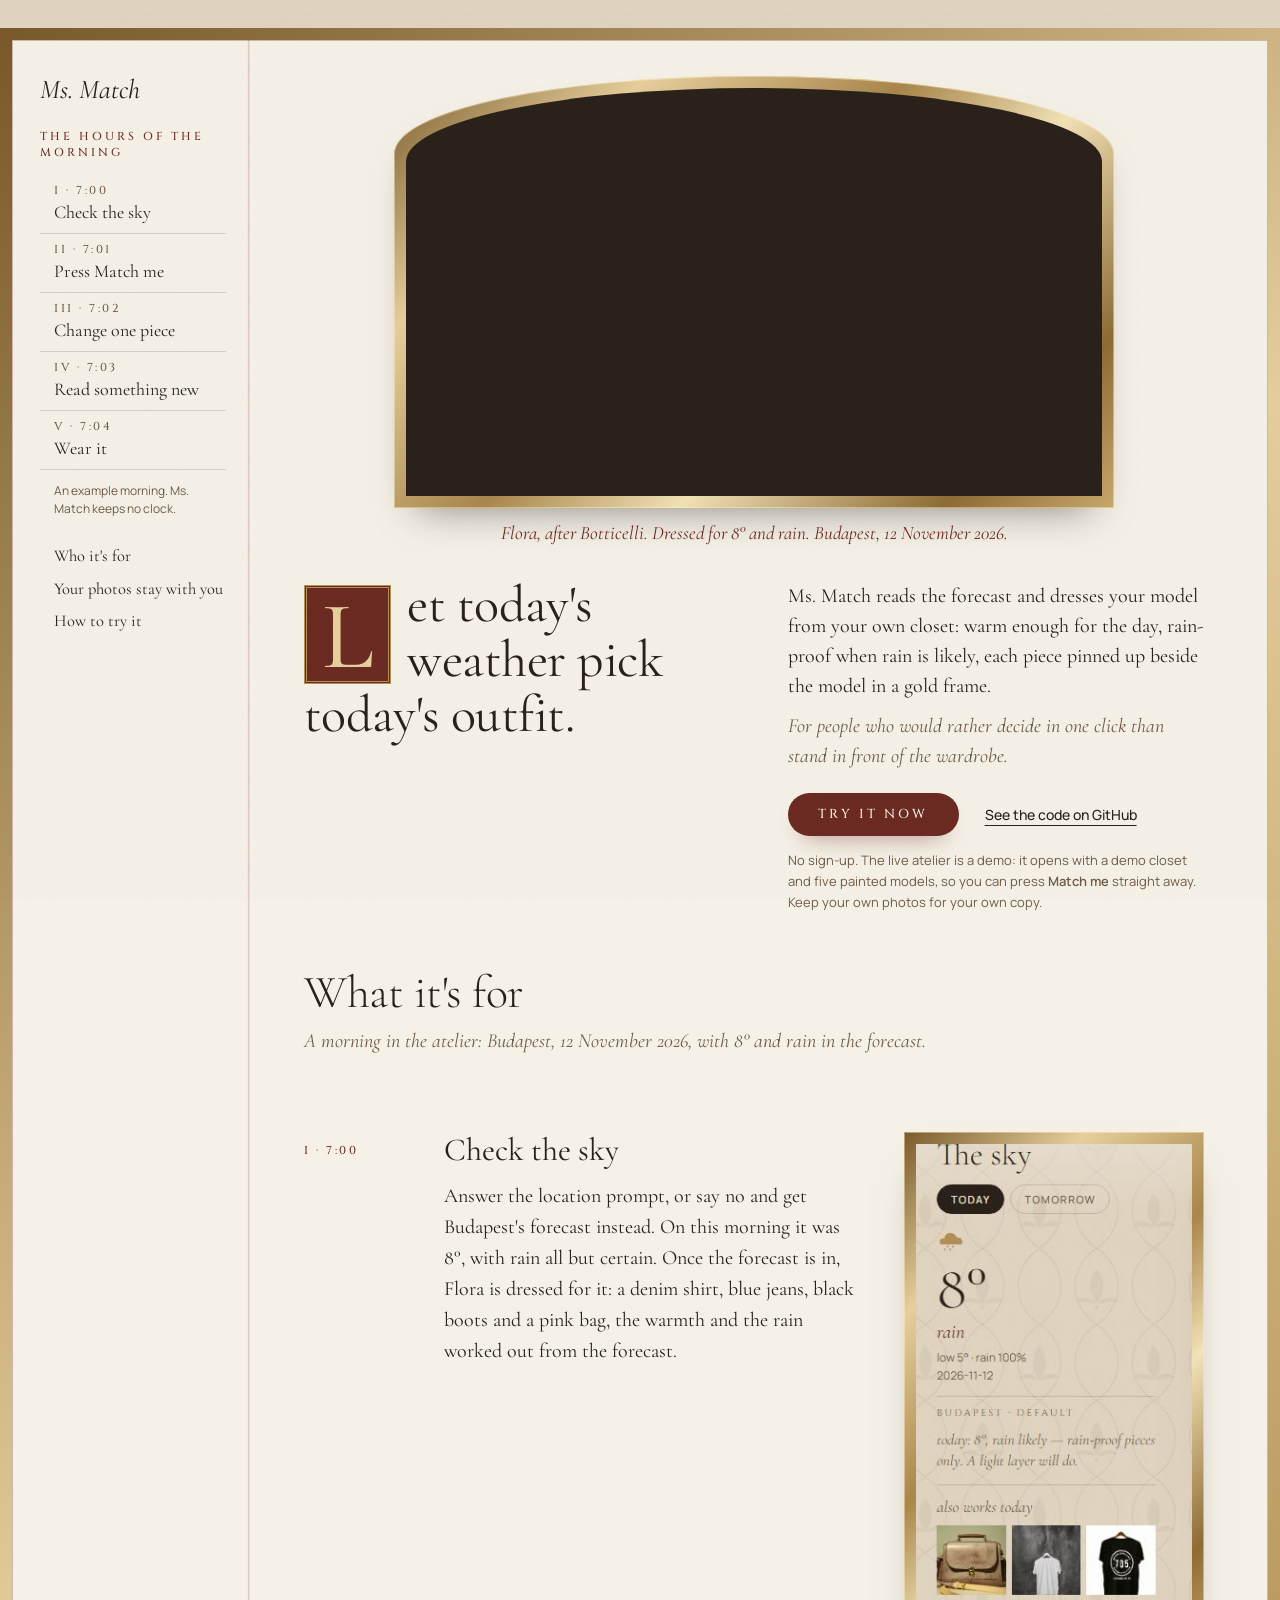
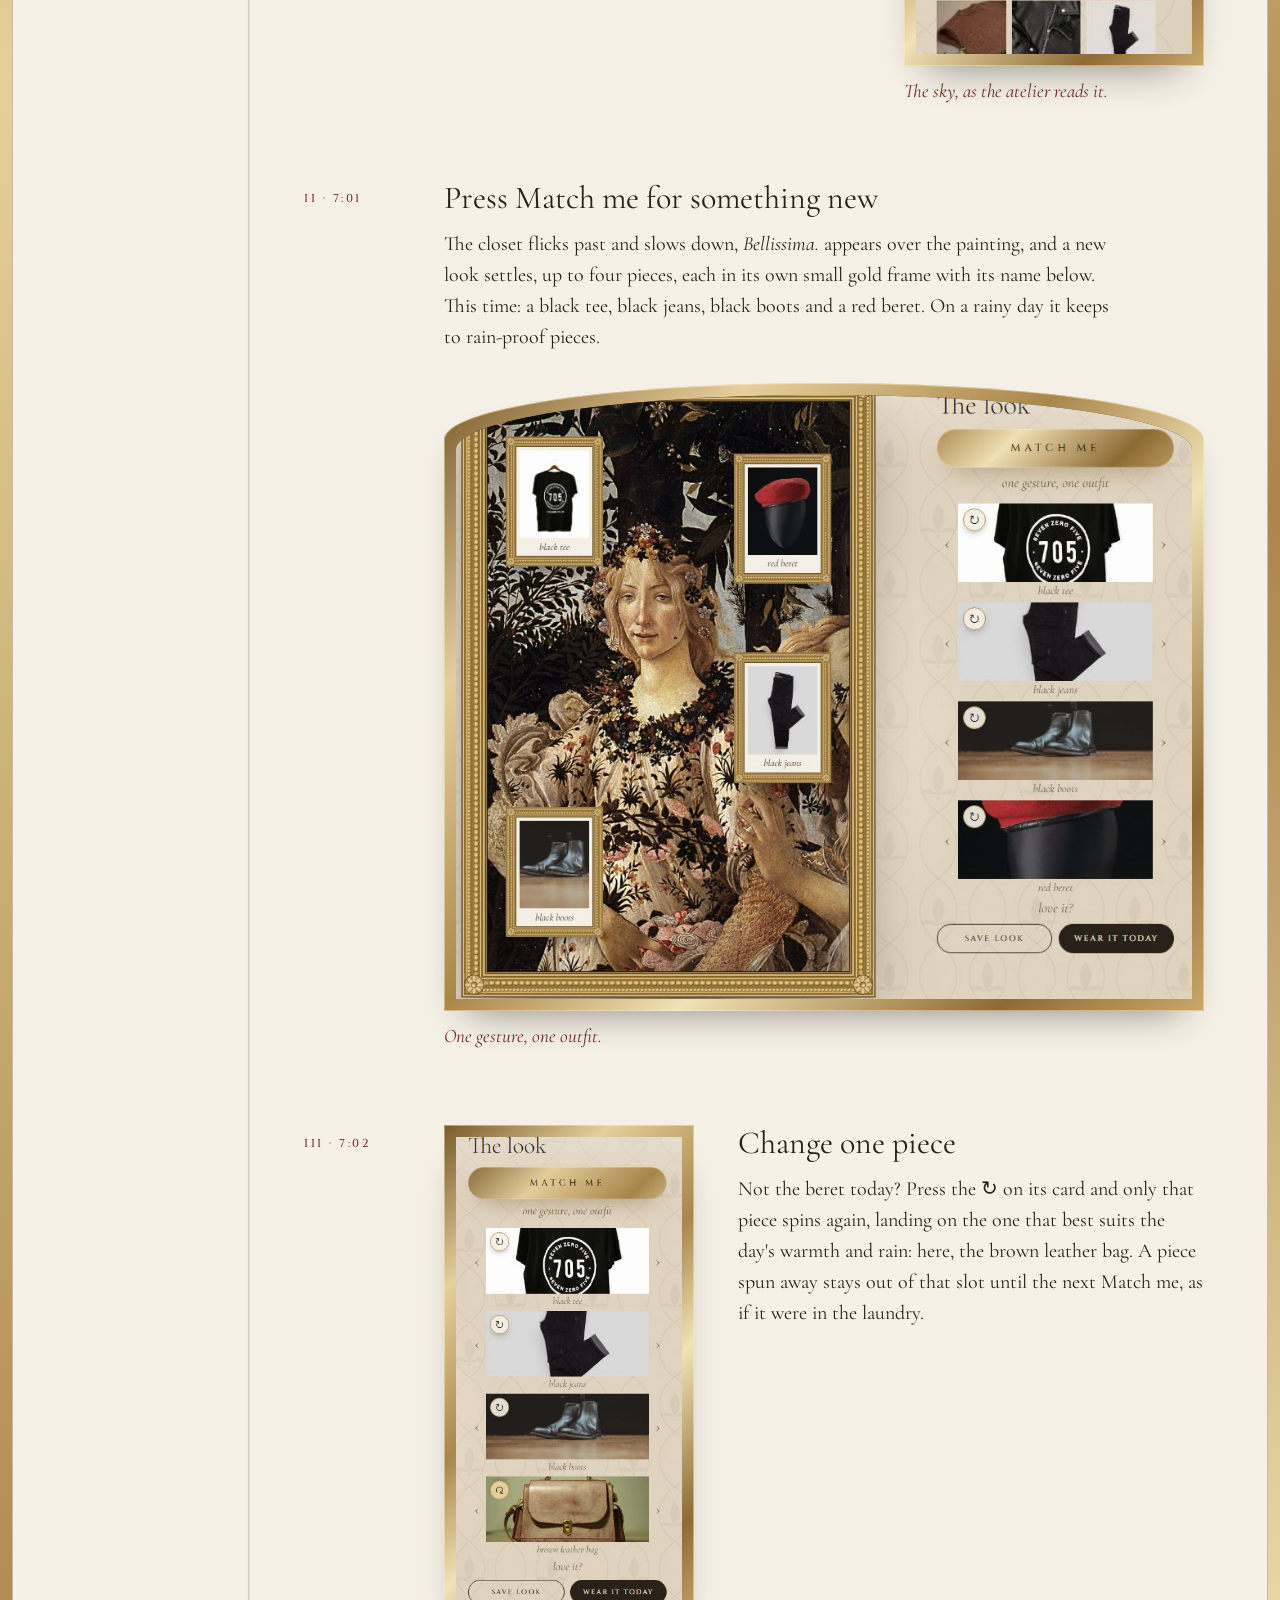
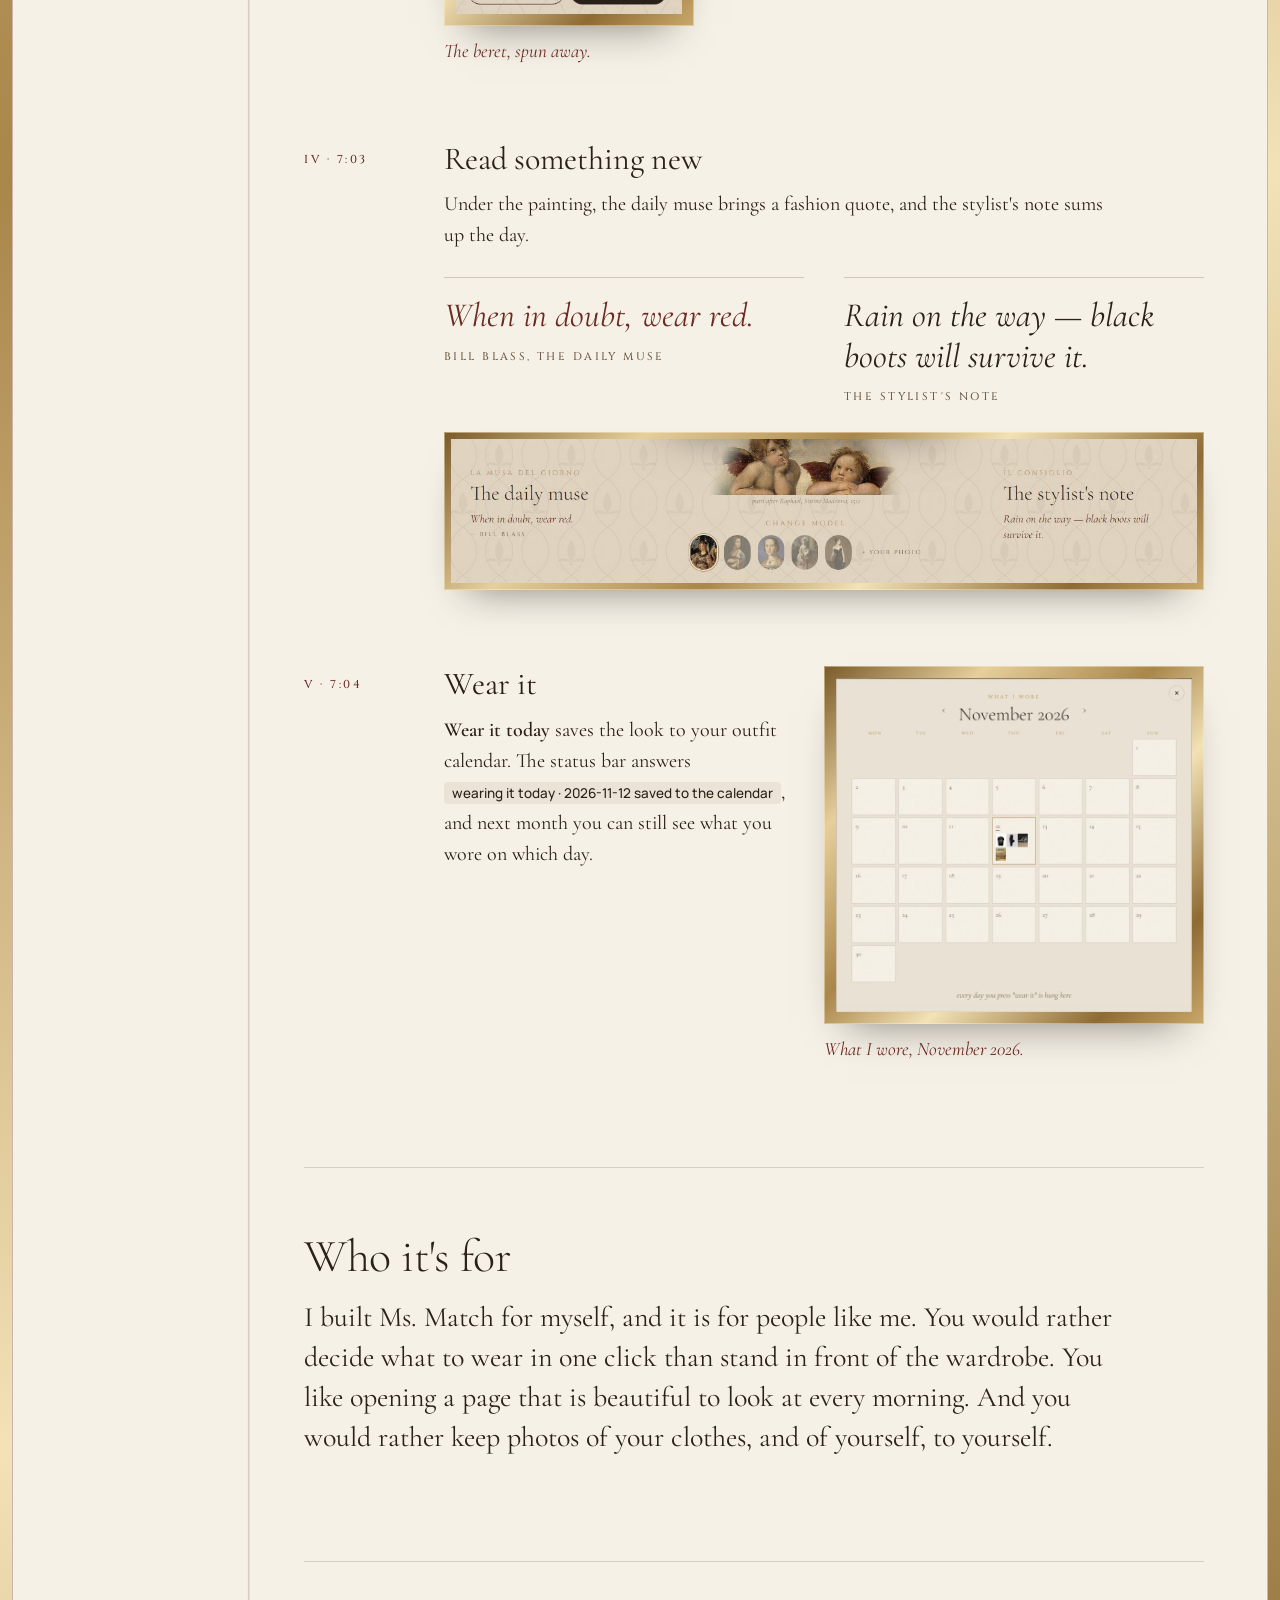
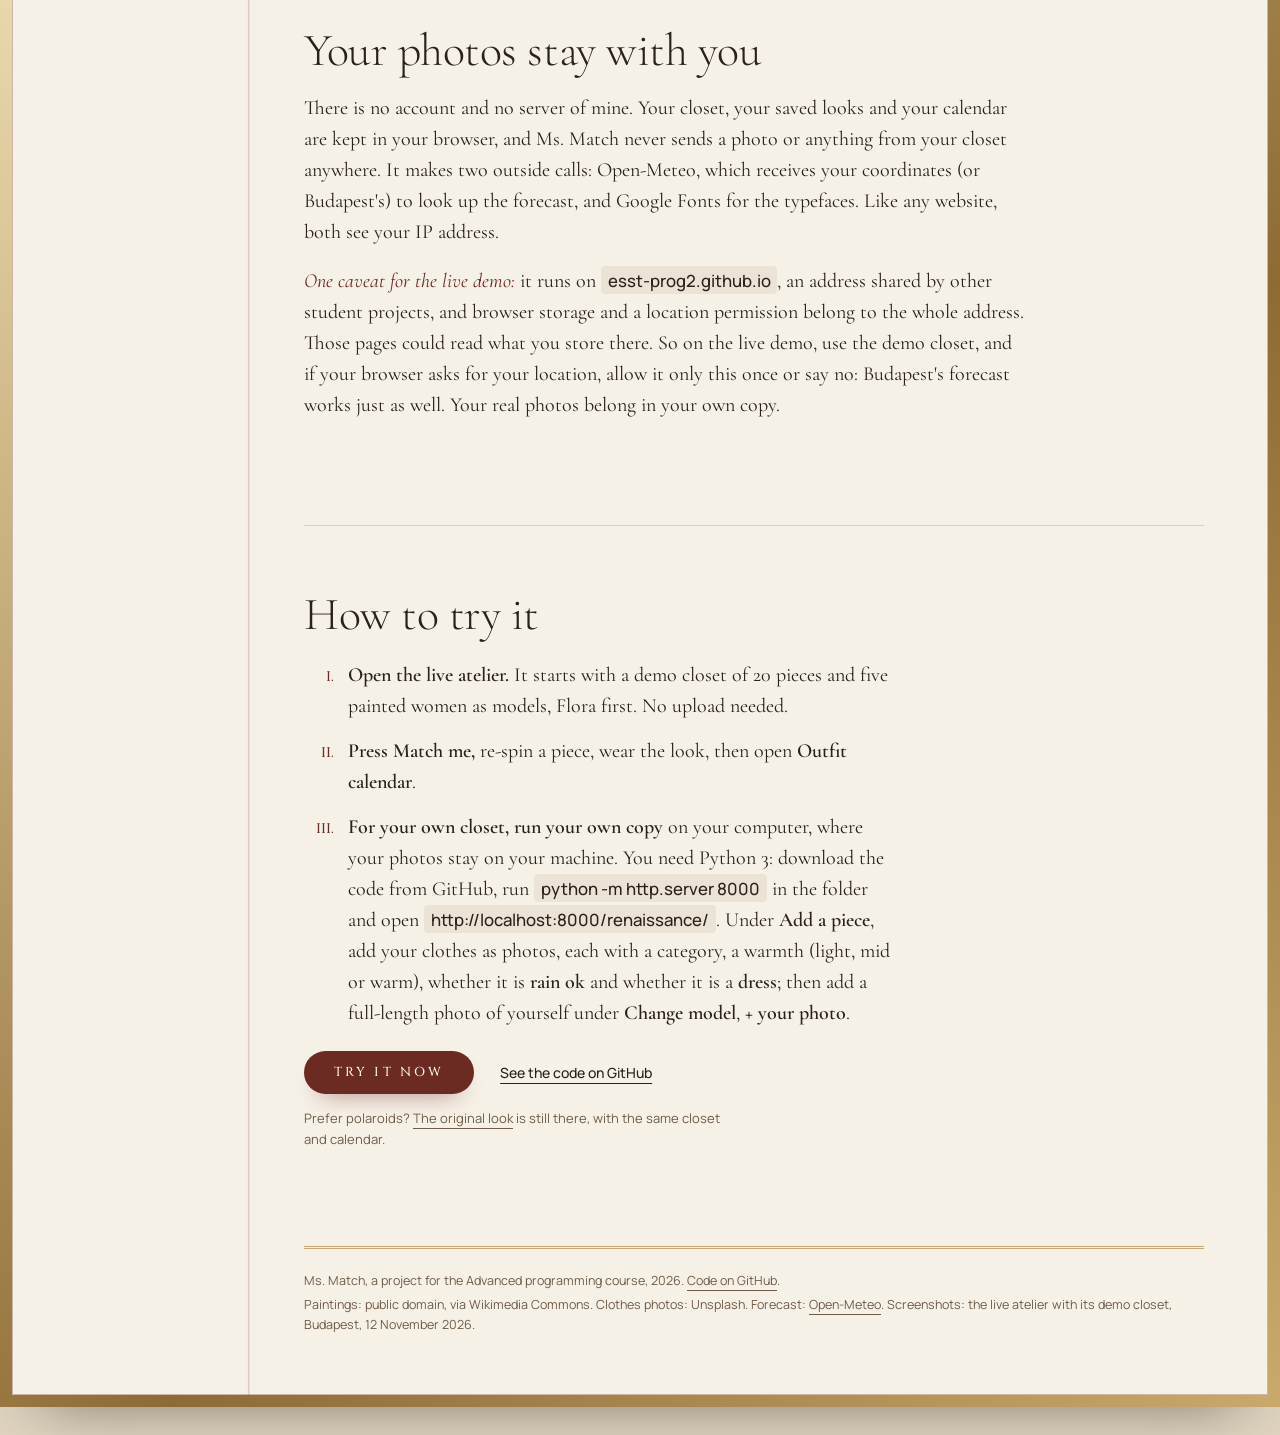
==== promo/index.html @ c085aa28 "Build the promo page from the brief promo/ holds the book-of-hours page: the opening miniature of th" ====
<!doctype html>
<html lang="en">
<head>
  <meta charset="utf-8">
  <meta name="viewport" content="width=device-width, initial-scale=1">
  <title>Ms. Match: let today's weather pick today's outfit</title>
  <meta name="description" content="Ms. Match reads the forecast and dresses your model from your own closet. A browser-only closet app with no account and no upload. Try the live atelier with a demo closet.">
  <meta name="theme-color" content="#F6F1E7">
  <link rel="preconnect" href="https://fonts.googleapis.com">
  <link href="https://fonts.googleapis.com/css2?family=Cormorant+Garamond:ital,wght@0,300;0,400;0,500;1,300;1,400;1,500&family=Cinzel:wght@400;500&family=Manrope:wght@400;500;600&display=swap" rel="stylesheet">
  <link rel="stylesheet" href="style.css">
</head>
<body>
<main class="folio">

  <header class="opening" id="top">
    <figure class="miniature">
      <div class="gilt arch">
        <picture class="crop crop-hero">
          <source media="(max-width: 760px)" srcset="img/hero-flora.jpg" width="508" height="760">
          <img src="img/hour-1-sky.jpg" width="1440" height="900" fetchpriority="high"
               alt="The Ms. Match atelier on arrival: the forecast for Budapest, 8° and rain, beside Botticelli's Flora in a gold frame, dressed in a denim shirt, blue jeans, black boots and a pink bag.">
        </picture>
      </div>
      <figcaption class="rubric">Flora, after Botticelli. Dressed for 8° and rain. Budapest, 12 November 2026.</figcaption>
    </figure>

    <div class="incipit">
      <h1>Let today's weather pick today's outfit.</h1>
      <div class="incipit-text">
        <p class="lede">Ms. Match reads the forecast and dresses your model from your own closet: warm enough for the day, rain-proof when rain is likely, each piece pinned up beside the model in a gold frame.</p>
        <p class="who-line">For people who would rather decide in one click than stand in front of the wardrobe.</p>
        <p class="actions">
          <a class="btn" href="../renaissance/">Try it now</a>
          <a class="quiet" href="https://github.com/esst-prog2/ms_match">See the code on GitHub</a>
        </p>
        <p class="small">No sign-up. The live atelier is a demo: it opens with a demo closet and five painted models, so you can press <b>Match me</b> straight away. Keep your own photos for your own copy.</p>
      </div>
    </div>
  </header>

  <nav class="kal" aria-label="The hours of the morning">
    <p class="brand">Ms. Match</p>
    <p class="kal-title">The hours of the morning</p>
    <ol class="kal-hours">
      <li><a href="#hour-1"><span class="hr">I · 7:00</span>Check the sky</a></li>
      <li><a href="#hour-2"><span class="hr">II · 7:01</span>Press Match me</a></li>
      <li><a href="#hour-3"><span class="hr">III · 7:02</span>Change one piece</a></li>
      <li><a href="#hour-4"><span class="hr">IV · 7:03</span>Read something new</a></li>
      <li><a href="#hour-5"><span class="hr">V · 7:04</span>Wear it</a></li>
    </ol>
    <p class="kal-note">An example morning. Ms. Match keeps no clock.</p>
    <ul class="kal-after">
      <li><a href="#who">Who it's for</a></li>
      <li><a href="#photos">Your photos stay with you</a></li>
      <li><a href="#try">How to try it</a></li>
    </ul>
    <span class="kal-marker" aria-hidden="true"></span>
  </nav>

  <div class="leaves">

    <section class="what" aria-labelledby="what-title">
      <h2 id="what-title">What it's for</h2>
      <p class="sub">A morning in the atelier: Budapest, 12 November 2026, with 8° and rain in the forecast.</p>

      <article class="hour hour-1" id="hour-1">
        <div class="hour-text">
          <h3><span class="hr">I · 7:00</span> Check the sky</h3>
          <p>Answer the location prompt, or say no and get Budapest's forecast instead. On this morning it was 8°, with rain all but certain. Once the forecast is in, Flora is dressed for it: a denim shirt, blue jeans, black boots and a pink bag, the warmth and the rain worked out from the forecast.</p>
        </div>
        <figure class="plate plate-narrow">
          <div class="gilt"><div class="crop crop-sky"><img src="img/hour-1-sky.jpg" width="1440" height="900" loading="lazy"
            alt="The forecast panel: 8°, rain, low 5°, rain 100%, Budapest as the default place, and the hint that rain is likely, so only rain-proof pieces."></div></div>
          <figcaption class="rubric">The sky, as the atelier reads it.</figcaption>
        </figure>
      </article>

      <article class="hour hour-2" id="hour-2">
        <div class="hour-text">
          <h3><span class="hr">II · 7:01</span> Press Match me for something new</h3>
          <p>The closet flicks past and slows down, <i>Bellissima.</i> appears over the painting, and a new look settles, up to four pieces, each in its own small gold frame with its name below. This time: a black tee, black jeans, black boots and a red beret. On a rainy day it keeps to rain-proof pieces.</p>
        </div>
        <figure class="plate plate-wide">
          <div class="gilt arch-soft"><div class="crop crop-match"><img src="img/hour-2-match.jpg" width="1440" height="900" loading="lazy"
            alt="After Match me: Flora in a black tee, black jeans, black boots and a red beret, the four pieces listed beside her under the Match me button."></div></div>
          <figcaption class="rubric">One gesture, one outfit.</figcaption>
        </figure>
      </article>

      <article class="hour hour-3" id="hour-3">
        <figure class="plate plate-column">
          <div class="gilt"><div class="crop crop-respin"><img src="img/hour-3-respin.jpg" width="1440" height="900" loading="lazy"
            alt="The look column after the re-spin: the red beret has given way to the brown leather bag, and each card carries its own re-spin button."></div></div>
          <figcaption class="rubric">The beret, spun away.</figcaption>
        </figure>
        <div class="hour-text">
          <h3><span class="hr">III · 7:02</span> Change one piece</h3>
          <p>Not the beret today? Press the ↻ on its card and only that piece spins again, landing on the one that best suits the day's warmth and rain: here, the brown leather bag. A piece spun away stays out of that slot until the next Match me, as if it were in the laundry.</p>
        </div>
      </article>

      <article class="hour hour-4" id="hour-4">
        <div class="hour-text">
          <h3><span class="hr">IV · 7:03</span> Read something new</h3>
          <p>Under the painting, the daily muse brings a fashion quote, and the stylist's note sums up the day.</p>
        </div>
        <div class="readings">
          <blockquote class="reading"><p>When in doubt, wear red.</p><cite>Bill Blass, the daily muse</cite></blockquote>
          <blockquote class="reading"><p>Rain on the way — black boots will survive it.</p><cite>The stylist's note</cite></blockquote>
        </div>
        <figure class="plate plate-strip">
          <div class="gilt thin"><img src="img/hour-4-muse-note.jpg" width="1240" height="240" loading="lazy"
            alt="The daily muse and the stylist's note as they appear under the painting, with the model picker of five painted women between them."></div>
        </figure>
      </article>

      <article class="hour hour-5" id="hour-5">
        <div class="hour-text">
          <h3><span class="hr">V · 7:04</span> Wear it</h3>
          <p><b>Wear it today</b> saves the look to your outfit calendar. The status bar answers <span class="status">wearing it today · 2026-11-12 saved to the calendar</span>, and next month you can still see what you wore on which day.</p>
        </div>
        <figure class="plate plate-cal">
          <div class="gilt"><div class="crop crop-cal"><img src="img/hour-5-calendar.jpg" width="1440" height="900" loading="lazy"
            alt="The outfit calendar for November 2026, with that day's look pinned on the 12th."></div></div>
          <figcaption class="rubric">What I wore, November 2026.</figcaption>
        </figure>
      </article>
    </section>

    <section class="who" id="who" aria-labelledby="who-title">
      <h2 id="who-title">Who it's for</h2>
      <p class="text-hand">I built Ms. Match for myself, and it is for people like me. You would rather decide what to wear in one click than stand in front of the wardrobe. You like opening a page that is beautiful to look at every morning. And you would rather keep photos of your clothes, and of yourself, to yourself.</p>
    </section>

    <section class="photos" id="photos" aria-labelledby="photos-title">
      <h2 id="photos-title">Your photos stay with you</h2>
      <p>There is no account and no server of mine. Your closet, your saved looks and your calendar are kept in your browser, and Ms. Match never sends a photo or anything from your closet anywhere. It makes two outside calls: Open-Meteo, which receives your coordinates (or Budapest's) to look up the forecast, and Google Fonts for the typefaces. Like any website, both see your IP address.</p>
      <p><em class="rub-lead">One caveat for the live demo:</em> it runs on <code>esst-prog2.github.io</code>, an address shared by other student projects, and browser storage and a location permission belong to the whole address. Those pages could read what you store there. So on the live demo, use the demo closet, and if your browser asks for your location, allow it only this once or say no: Budapest's forecast works just as well. Your real photos belong in your own copy.</p>
    </section>

    <section class="try" id="try" aria-labelledby="try-title">
      <h2 id="try-title">How to try it</h2>
      <ol class="steps">
        <li><b>Open the live atelier.</b> It starts with a demo closet of 20 pieces and five painted women as models, Flora first. No upload needed.</li>
        <li><b>Press Match me,</b> re-spin a piece, wear the look, then open <b>Outfit calendar</b>.</li>
        <li><b>For your own closet, run your own copy</b> on your computer, where your photos stay on your machine. You need Python 3: download the code from GitHub, run <code>python -m http.server 8000</code> in the folder and open <code>http://localhost:8000/renaissance/</code>. Under <b>Add a piece</b>, add your clothes as photos, each with a category, a warmth (light, mid or warm), whether it is <b>rain ok</b> and whether it is a <b>dress</b>; then add a full-length photo of yourself under <b>Change model</b>, <b>+ your photo</b>.</li>
      </ol>
      <p class="actions">
        <a class="btn" href="../renaissance/">Try it now</a>
        <a class="quiet" href="https://github.com/esst-prog2/ms_match">See the code on GitHub</a>
      </p>
      <p class="small">Prefer polaroids? <a href="../">The original look</a> is still there, with the same closet and calendar.</p>
    </section>

    <footer class="colophon">
      <p>Ms. Match, a project for the Advanced programming course, 2026. <a href="https://github.com/esst-prog2/ms_match">Code on GitHub</a>.</p>
      <p>Paintings: public domain, via Wikimedia Commons. Clothes photos: Unsplash. Forecast: <a href="https://open-meteo.com/">Open-Meteo</a>. Screenshots: the live atelier with its demo closet, Budapest, 12 November 2026.</p>
    </footer>
  </div>
</main>
<script src="hours.js" defer></script>
</body>
</html>
---- promo/style.css ----
/* Ms. Match promo page: the morning as a book of hours.
   Same world as renaissance/: linen, umber, oxblood, gold leaf. */

:root {
  --linen:     #F6F1E7;
  --ivory:     #EBE3D5;
  --parchment: #E1D5C1;
  --umber:     #2A211A;
  --sepia:     #6F5B47;
  --gold:      #B48F55;
  --gold-hi:   #E6CF9C;
  --oxblood:   #6B2A22;
  --ox-deep:   #57211B;
  --hair:      rgba(42, 33, 26, .16);
  --rule:      rgba(107, 42, 34, .22);
  --leaf: linear-gradient(135deg, #7A5A2A 0%, #E6CF9C 22%, #A9864A 45%, #F2E2B6 62%, #8E6B33 85%, #C9A86B 100%);
  --serif: 'Cormorant Garamond', Georgia, serif;
  --caps:  'Cinzel', 'Trajan Pro', Georgia, serif;
  --sans:  'Manrope', system-ui, sans-serif;
  --ease:  cubic-bezier(.16, 1, .3, 1);
  --kal-w: 236px;
}

* { box-sizing: border-box; }
html { scroll-behavior: smooth; scroll-padding-top: 24px; scrollbar-color: var(--gold) var(--parchment); }
@media (prefers-reduced-motion: reduce) { html { scroll-behavior: auto; } }

body {
  margin: 0;
  background: var(--parchment);
  color: var(--umber);
  font: 400 15.5px/1.65 var(--sans);
  -webkit-font-smoothing: antialiased;
  caret-color: var(--oxblood);
}
/* the same faint canvas grain as the atelier */
body::before {
  content: ""; position: fixed; inset: 0; pointer-events: none; z-index: 10; opacity: .35;
  background-image: url("data:image/svg+xml;utf8,<svg xmlns='http://www.w3.org/2000/svg' width='160' height='160'><filter id='n'><feTurbulence type='fractalNoise' baseFrequency='.9' numOctaves='2' stitchTiles='stitch'/><feColorMatrix values='0 0 0 0 .16  0 0 0 0 .13  0 0 0 0 .1  0 0 0 .06 0'/></filter><rect width='100%' height='100%' filter='url(%23n)'/></svg>");
}
::selection { background: rgba(107, 42, 34, .2); color: var(--umber); }

a { color: inherit; text-decoration-thickness: 1px; text-underline-offset: 5px; }
a:hover { color: var(--oxblood); }
:focus-visible { outline: 2px solid var(--oxblood); outline-offset: 4px; border-radius: 4px; }
b { font-weight: 600; }
code { font: 500 .84em/1 var(--sans); background: var(--ivory); padding: .15em .4em; border-radius: 4px; overflow-wrap: anywhere; }

/* ---------- the folio ---------------------------------------------- */
.folio {
  max-width: 1280px;
  margin: 28px auto;
  background:
    linear-gradient(to right, transparent var(--kal-w), var(--rule) var(--kal-w), var(--rule) calc(var(--kal-w) + 1px), transparent calc(var(--kal-w) + 1px)),
    var(--linen);
  border: 12px solid transparent;
  border-image: var(--leaf) 1;
  box-shadow: inset 0 0 0 1px rgba(107, 42, 34, .3), 0 34px 60px -40px rgba(28, 23, 19, .55);
  display: grid;
  grid-template-columns: var(--kal-w) minmax(0, 1fr);
  grid-template-areas: "kal opening" "kal leaves";
}
.opening { grid-area: opening; padding: 36px 64px 56px 56px; }
.kal     { grid-area: kal; }
.leaves  { grid-area: leaves; padding: 0 64px 56px 56px; }

/* ---------- gilt frames and crops ---------------------------------- */
.gilt {
  padding: 12px;
  background: var(--leaf);
  box-shadow: inset 0 0 0 1px rgba(255, 240, 200, .45), 0 22px 40px -24px rgba(28, 23, 19, .55);
}
.gilt.thin { padding: 7px; }
.gilt > img { display: block; width: 100%; height: auto; }
.arch, .arch .crop { border-radius: 50% 50% 0 0 / 18% 18% 0 0; }
.arch-soft, .arch-soft .crop { border-radius: 50% 50% 0 0 / 9% 9% 0 0; }

/* a crop shows one region of a full screenshot without a second file */
.crop { display: block; position: relative; overflow: hidden; background: var(--umber); }
.crop img { position: absolute; max-width: none; height: auto; }
.crop-hero  { aspect-ratio: 1220 / 716; }
.crop-hero img  { width: 118.033%; left: -9.016%;  top: -13.408%; }
.crop-sky   { aspect-ratio: 290 / 536; }
.crop-sky img   { width: 496.552%; left: -37.931%; top: -13.806%; }
.crop-match { aspect-ratio: 900 / 738; }
.crop-match img { width: 160%;     left: -47.778%; top: -10.027%; }
.crop-respin{ aspect-ratio: 330 / 696; }
.crop-respin img{ width: 436.364%; left: -303.03%; top: -10.632%; }
.crop-cal   { aspect-ratio: 780 / 732; }
.crop-cal img   { width: 184.615%; left: -42.308%; top: -11.475%; }

.rubric {
  margin: 12px 0 0;
  font: italic 400 19px/1.4 var(--serif);
  color: var(--oxblood);
}

/* ---------- the opening page --------------------------------------- */
.miniature { margin: 0 auto; width: min(720px, 100%); text-align: center; }

.incipit {
  margin-top: 30px;
  display: grid;
  grid-template-columns: minmax(0, 1.05fr) minmax(0, 1fr);
  gap: 48px;
  align-items: start;
}
h1 {
  margin: 0;
  font: 400 52px/1.06 var(--serif);
  letter-spacing: -.01em;
  text-wrap: balance;
}
/* the illuminated initial: gold letter on an oxblood ground, set in the text */
h1::first-letter {
  float: left;
  margin: 8px 16px 0 0;
  padding: 12px 15px 6px;
  font: 500 96px/.78 var(--serif);
  color: var(--gold-hi);
  background: var(--oxblood);
  border: 3px double var(--gold);
}
.lede { margin: 4px 0 0; font: 400 20px/1.5 var(--serif); }
.who-line { margin: 10px 0 0; font: italic 400 20px/1.5 var(--serif); color: var(--sepia); }
.actions { margin: 22px 0 0; display: flex; flex-wrap: wrap; align-items: center; gap: 14px 26px; }
.btn {
  display: inline-block;
  padding: 15px 30px;
  border-radius: 999px;
  background: var(--oxblood);
  color: var(--linen);
  font: 500 13px/1 var(--caps);
  letter-spacing: .24em;
  text-transform: uppercase;
  text-decoration: none;
  box-shadow: 0 12px 24px -16px rgba(107, 42, 34, .9);
  transition: background-color .25s var(--ease), box-shadow .25s var(--ease), transform .25s var(--ease);
}
.btn:hover { background: var(--ox-deep); color: var(--linen); transform: translateY(-1px); box-shadow: 0 16px 28px -16px rgba(107, 42, 34, .95); }
.btn:active { transform: translateY(0); }
.quiet { font: 500 14px/1.4 var(--sans); }
.small { margin: 14px 0 0; font-size: 13px; line-height: 1.6; color: var(--sepia); max-width: 52ch; }

/* ---------- the margin calendar ------------------------------------ */
.kal {
  position: sticky; top: 0; align-self: start;
  max-height: 100vh; overflow: auto;
  padding: 36px 22px 32px 28px;
}
.brand { margin: 0; font: italic 400 27px/1 var(--serif); }
.kal-title {
  margin: 26px 0 0;
  font: 500 11.5px/1.4 var(--caps); letter-spacing: .26em; text-transform: uppercase;
  color: var(--oxblood);
}
.kal-hours, .kal-after { list-style: none; margin: 14px 0 0; padding: 0; }
.kal a {
  display: block; padding: 10px 0 10px 14px;
  font: 400 18px/1.25 var(--serif);
  text-decoration: none;
  transition: color .3s var(--ease);
}
.kal-hours li { border-bottom: 1px solid var(--hair); }
.kal .hr { display: block; margin-bottom: 4px; font: 500 11.5px/1 var(--caps); letter-spacing: .22em; color: var(--sepia); }
.kal a[aria-current] { color: var(--oxblood); }
.kal a[aria-current] .hr { color: var(--oxblood); }
.kal-note { margin: 12px 0 0 14px; font-size: 12px; line-height: 1.5; color: var(--sepia); }
.kal-after { margin-top: 22px; }
.kal-after a { padding: 6px 0 6px 14px; font-size: 16.5px; }
/* the one moving thing on the page: a gold rule that follows the hour being read */
.kal-marker {
  position: absolute; left: 28px; top: 0; width: 3px; height: 0;
  background: var(--leaf); opacity: 0;
  transition: transform .6s var(--ease), height .6s var(--ease), opacity .3s;
}
@media (prefers-reduced-motion: reduce) { .kal-marker, .kal a { transition: none; } }

/* ---------- the leaves --------------------------------------------- */
.leaves h2 {
  margin: 0;
  font: 300 46px/1.05 var(--serif);
  letter-spacing: -.01em;
}
.sub { margin: 10px 0 0; font: italic 400 20px/1.45 var(--serif); color: var(--sepia); }

.hour {
  position: relative;
  margin-top: 76px;
  display: grid;
  grid-template-columns: 96px minmax(0, 1fr) 300px;
  column-gap: 44px;
  align-items: start;
}
.hour h3 { margin: 0; font: 400 32px/1.15 var(--serif); }
.hour h3 .hr {
  position: absolute; left: 0; top: 13px;
  font: 500 11.5px/1 var(--caps); letter-spacing: .22em; color: var(--oxblood);
}
.hour-text { grid-column: 2; }
.hour-text p { margin: 12px 0 0; font: 400 20px/1.55 var(--serif); max-width: 34em; }
.plate { margin: 0; }

.hour-1 .plate { grid-column: 3; }

.hour-2 { grid-template-columns: 96px minmax(0, 1fr); }
.hour-2 .plate { grid-column: 2; margin-top: 30px; }
.hour-2 .gilt { max-width: 860px; }

.hour-3 { grid-template-columns: 96px 250px minmax(0, 1fr); }
.hour-3 .plate { grid-column: 2; grid-row: 1; }
.hour-3 .hour-text { grid-column: 3; grid-row: 1; }

.hour-4 { grid-template-columns: 96px minmax(0, 1fr); }
.readings {
  grid-column: 2; margin-top: 26px;
  display: grid; grid-template-columns: 1fr 1fr; gap: 40px;
}
.reading { margin: 0; padding-top: 18px; border-top: 1px solid var(--rule); }
.reading p { margin: 0; font: italic 400 34px/1.18 var(--serif); color: var(--oxblood); }
.reading + .reading p { color: var(--umber); }
.reading cite { display: block; margin-top: 12px; font: normal 500 11px/1.4 var(--caps); letter-spacing: .22em; text-transform: uppercase; color: var(--sepia); }
.hour-4 .plate { grid-column: 2; margin-top: 28px; }

.hour-5 { grid-template-columns: 96px minmax(0, 1fr) 380px; }
.hour-5 .plate { grid-column: 3; }
.status { font: 500 13.5px/1.5 var(--sans); background: var(--ivory); padding: 2px 8px; border-radius: 4px; white-space: nowrap; }

.who, .photos, .try { margin-top: 104px; padding-top: 64px; border-top: 1px solid var(--hair); }
.text-hand { margin: 18px 0 0; font: 400 28px/1.42 var(--serif); max-width: 30em; }
.photos p { margin: 18px 0 0; font: 400 20px/1.55 var(--serif); max-width: 36em; }
.rub-lead { color: var(--oxblood); }

.steps { margin: 22px 0 0; padding-left: 2.2em; list-style: upper-roman; max-width: 38em; }
.steps li { margin-top: 14px; padding-left: .5em; font: 400 20px/1.55 var(--serif); }
.steps li::marker { font: 500 14px var(--caps); color: var(--oxblood); }

.colophon {
  margin-top: 96px; padding-top: 22px;
  border-top: 3px double rgba(180, 143, 85, .75);
  font-size: 12.5px; line-height: 1.6; color: var(--sepia);
}
.colophon p { margin: 0 0 4px; }

/* ---------- narrower screens --------------------------------------- */
@media (max-width: 1100px) {
  .opening { padding: 32px 40px 48px; }
  .leaves { padding: 0 40px 48px; }
  .incipit { grid-template-columns: 1fr; gap: 18px; }
  .hour, .hour-5 { grid-template-columns: 96px minmax(0, 1fr); }
  .hour-1 .plate, .hour-5 .plate { grid-column: 2; margin-top: 24px; max-width: 360px; }
  .hour-5 .plate { max-width: 460px; }
  .hour-3 { grid-template-columns: 96px 200px minmax(0, 1fr); }
}

@media (max-width: 760px) {
  body { font-size: 15px; }
  .folio {
    margin: 0; border-width: 8px;
    background: var(--linen);
    grid-template-columns: minmax(0, 1fr);
    grid-template-areas: "opening" "kal" "leaves";
  }
  .opening { padding: 18px 18px 30px; }
  .miniature { width: min(230px, 62vw); }
  .arch, .arch .crop { border-radius: 50% 50% 0 0 / 24% 24% 0 0; }
  .crop-hero { aspect-ratio: 508 / 760; }
  .crop-hero img { position: static; width: 100%; }
  .gilt { padding: 8px; }
  .rubric { font-size: 16.5px; }
  .incipit { margin-top: 18px; display: flex; flex-direction: column; gap: 0; }
  h1 { font-size: 34px; }
  h1::first-letter { font-size: 64px; padding: 9px 11px 4px; margin: 5px 11px 0 0; }
  .incipit-text { display: flex; flex-direction: column; }
  .lede { margin-top: 12px; font-size: 18px; }
  .actions { order: 1; margin-top: 16px; }
  .who-line { order: 2; font-size: 18px; margin-top: 14px; }
  .small { order: 3; }

  .kal { position: static; max-height: none; overflow: visible; padding: 18px 0 20px; border-top: 1px solid var(--hair); border-bottom: 1px solid var(--hair); }
  .kal .brand, .kal-marker { display: none; }
  .kal-title { margin: 0 18px; }
  .kal-hours, .kal-after { display: flex; gap: 8px; overflow-x: auto; padding: 0 18px 4px; margin-top: 12px; scrollbar-width: none; }
  .kal-hours li { border: 0; flex: none; }
  .kal-after li { flex: none; }
  .kal a, .kal-after a { padding: 8px 14px; border: 1px solid var(--hair); border-radius: 999px; font-size: 16px; white-space: nowrap; background: var(--linen); }
  .kal .hr { display: inline; margin: 0 6px 0 0; }
  .kal a[aria-current] { border-color: var(--oxblood); }
  .kal-note { margin: 10px 18px 0; }

  .leaves { padding: 0 18px 36px; }
  .leaves h2 { font-size: 36px; }
  .what { padding-top: 40px; }
  .hour, .hour-2, .hour-3, .hour-4, .hour-5 { display: block; margin-top: 52px; }
  .hour h3 { font-size: 27px; }
  .hour h3 .hr { position: static; display: inline; margin-right: 10px; vertical-align: .32em; }
  .hour-text p, .photos p, .steps li { font-size: 18px; }
  .hour .plate { margin-top: 20px; max-width: none; }
  .hour-1 .plate { max-width: 240px; }
  .hour-3 .plate { max-width: 220px; margin: 0 0 20px; }
  .readings { grid-template-columns: 1fr; gap: 22px; }
  .reading p { font-size: 27px; }
  .text-hand { font-size: 23px; }
  .who, .photos, .try { margin-top: 64px; padding-top: 44px; }
  .status { white-space: normal; }
}
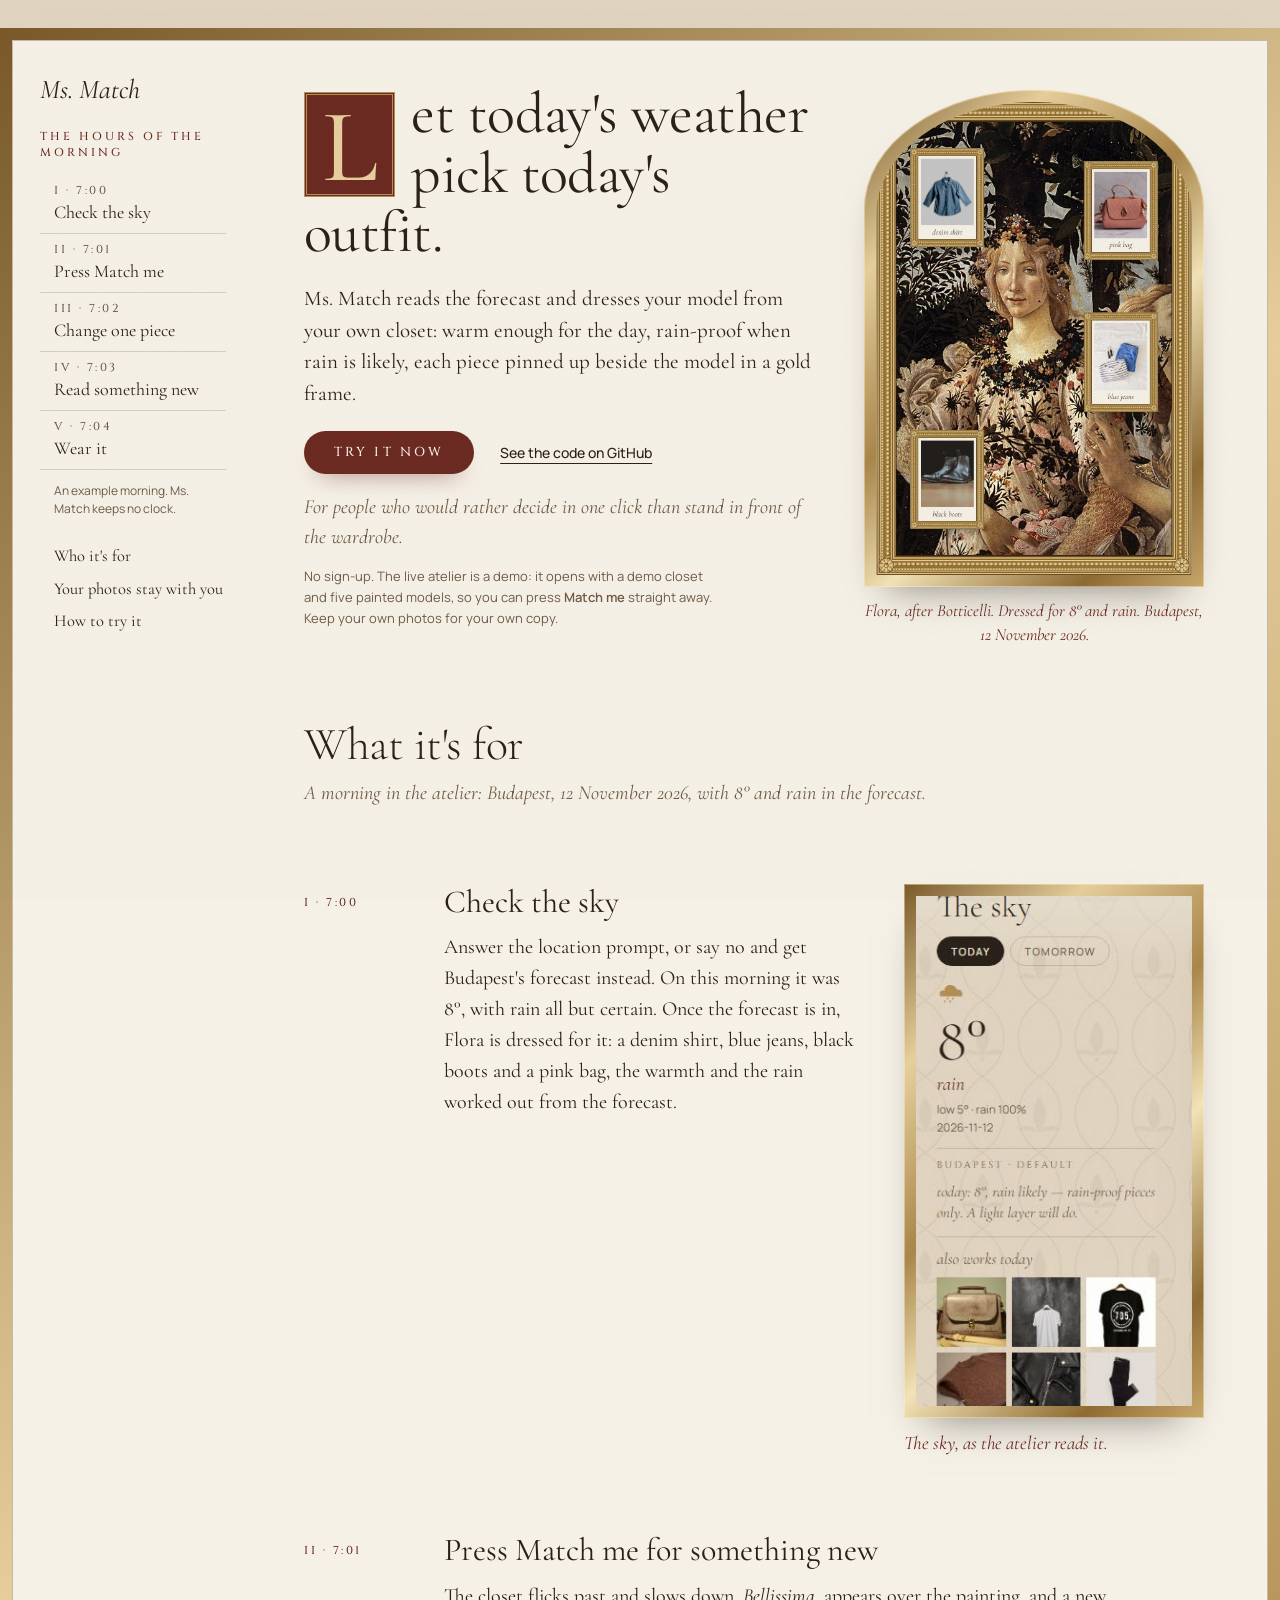
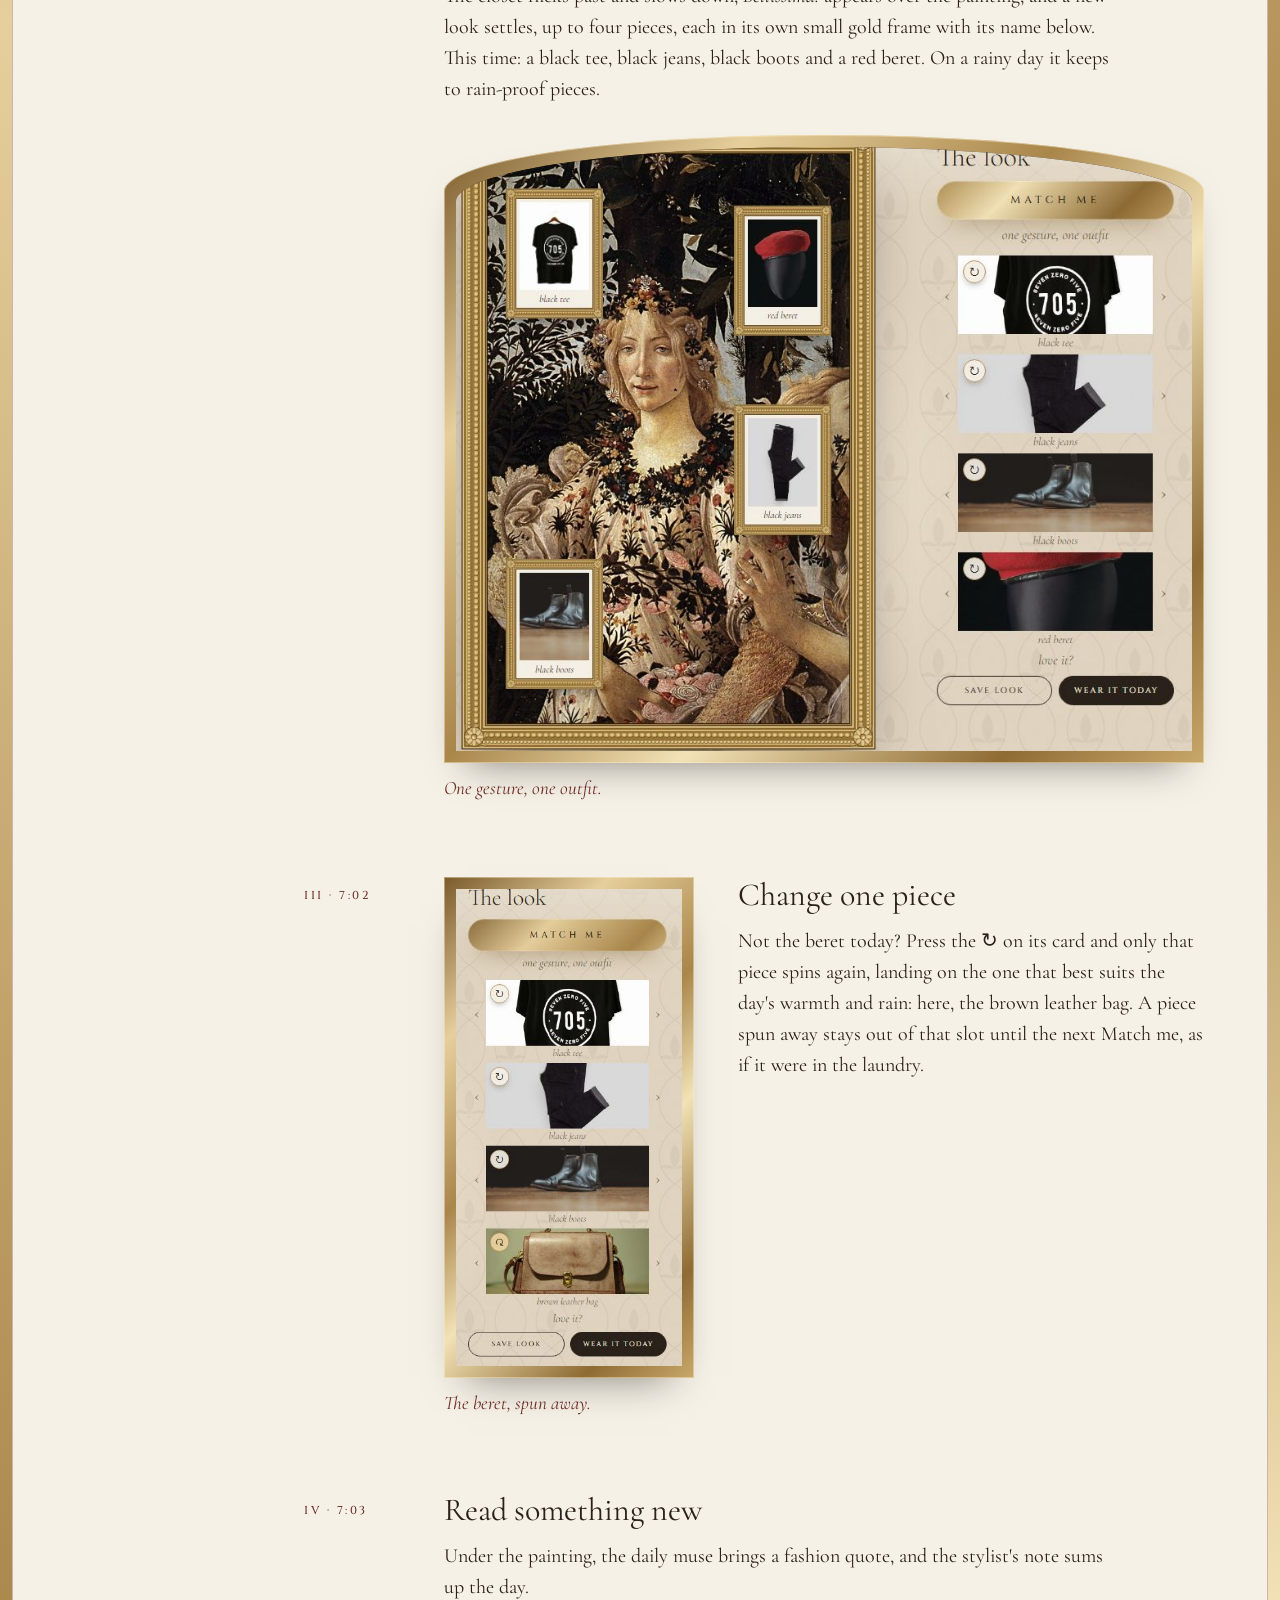
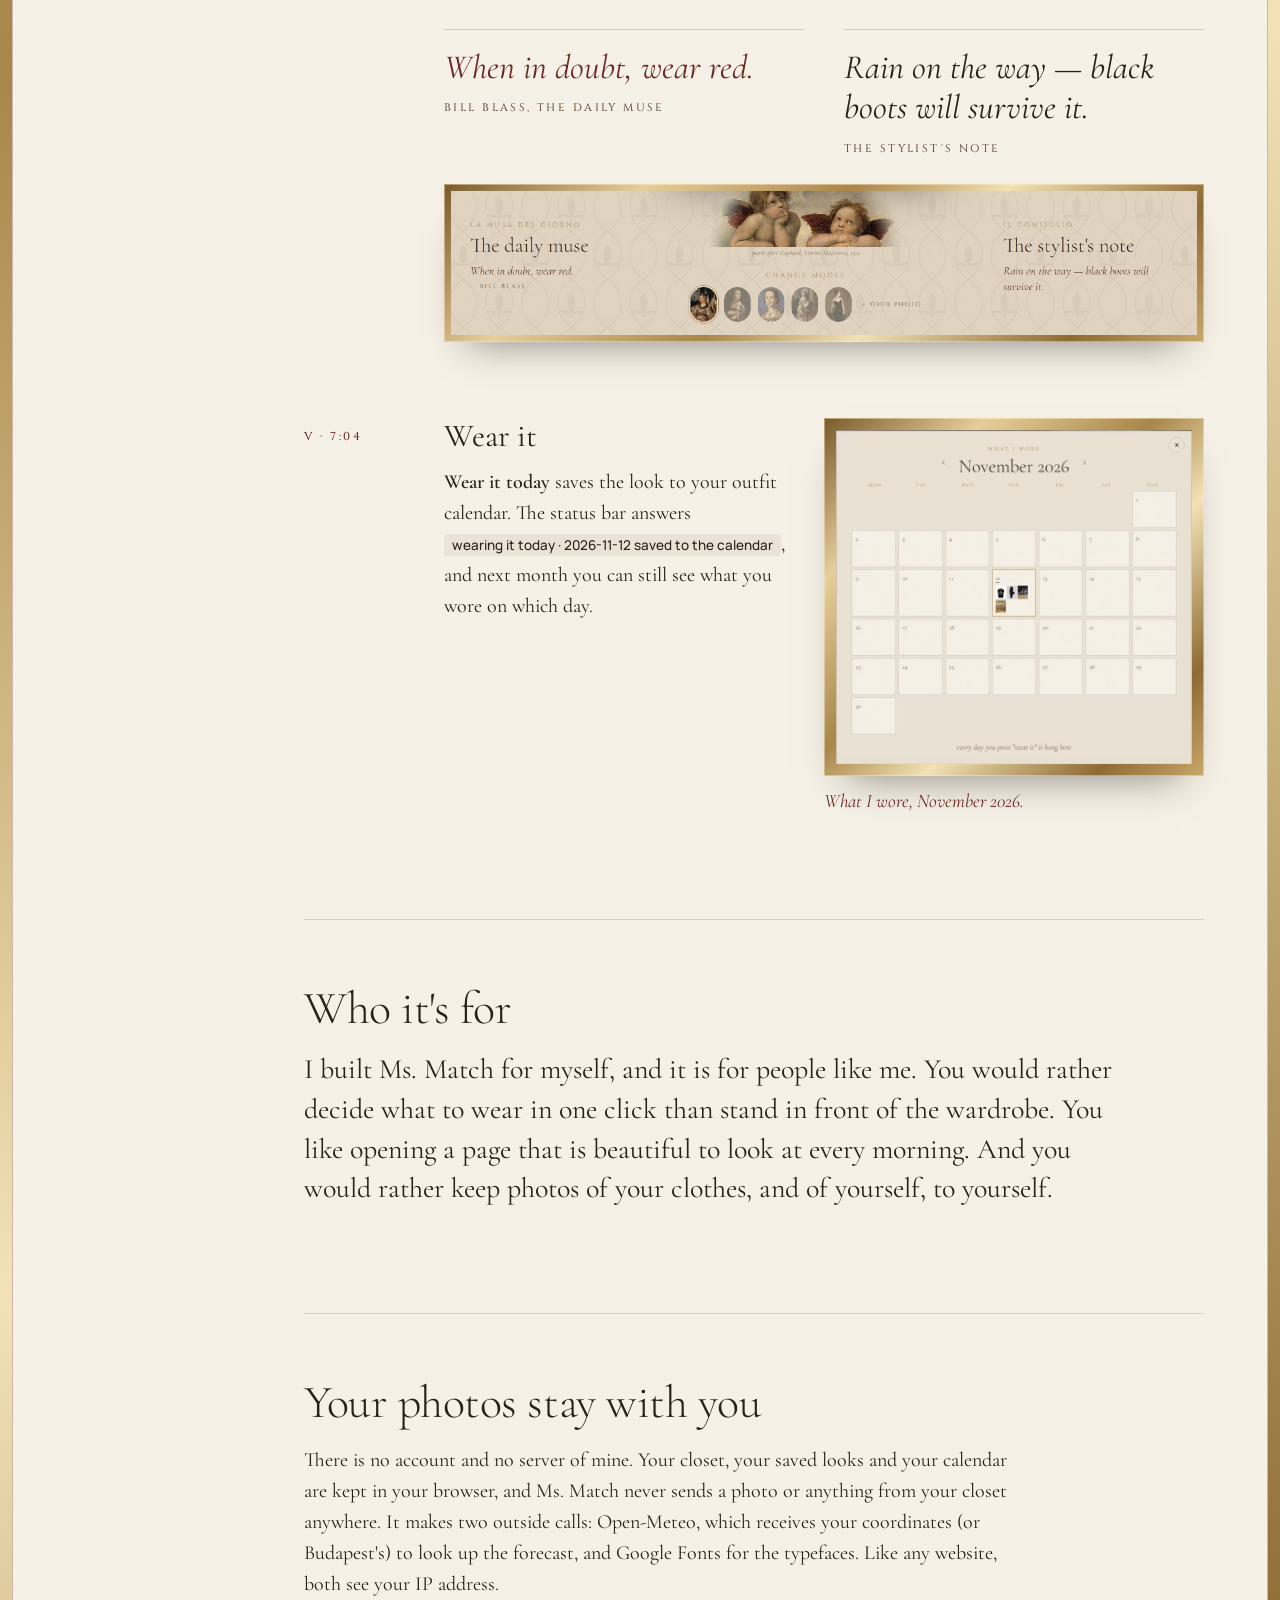
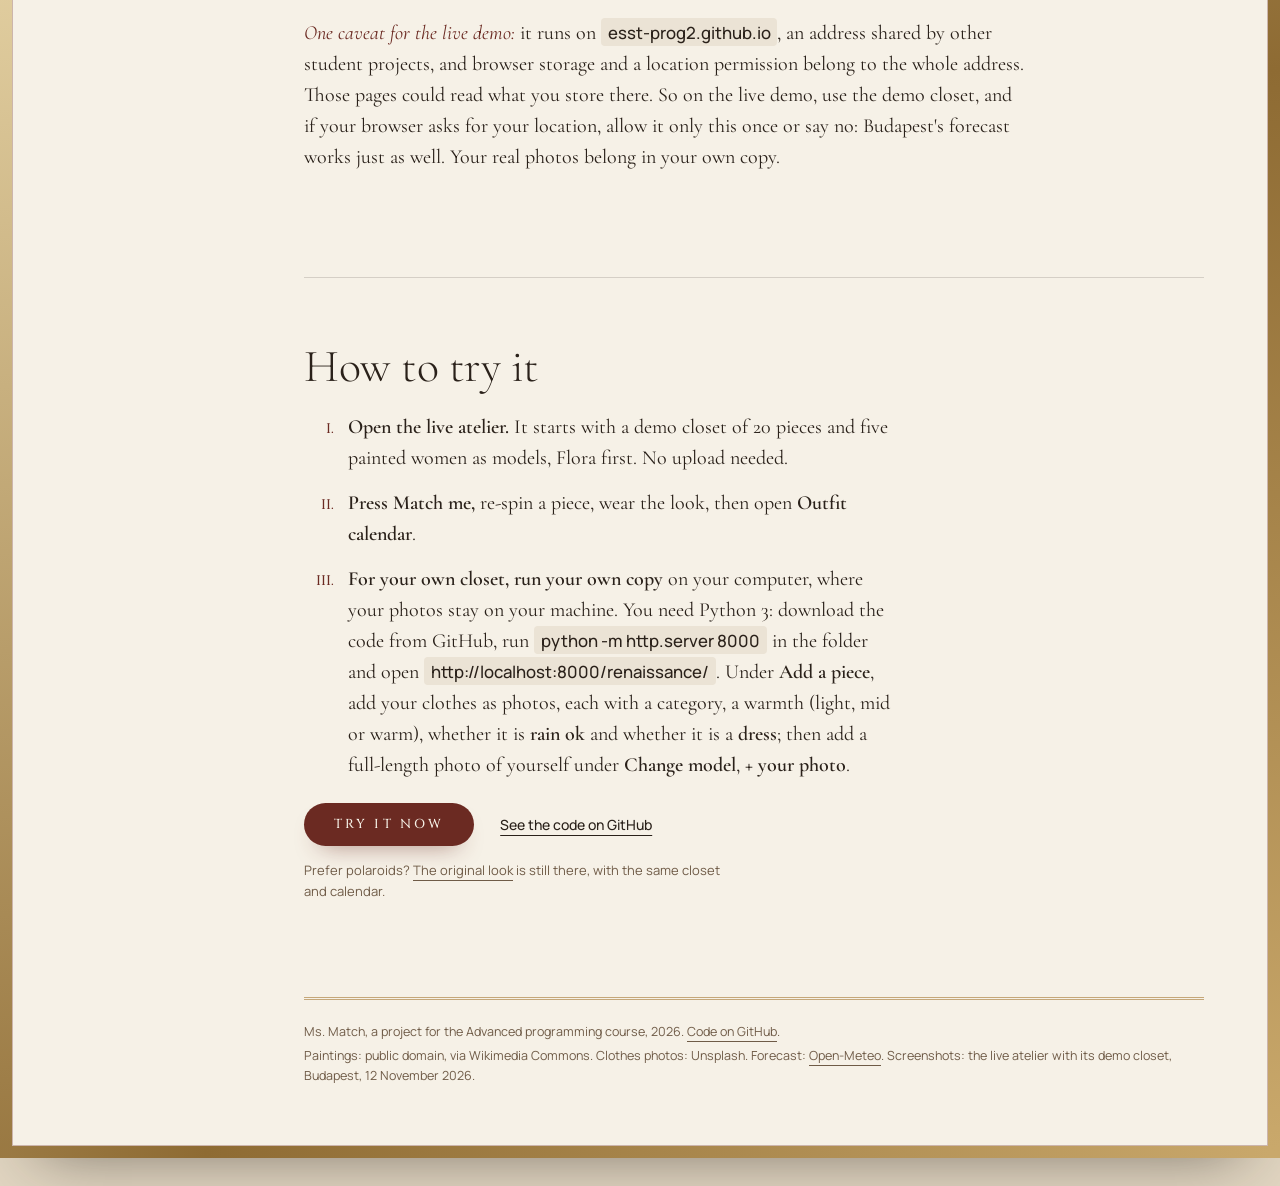
==== commit 1ecab718: "Step 3b: the opening as a manuscript page, chosen with Impeccable generate Impeccable generate showe" ====
--- a/promo/index.html
+++ b/promo/index.html
@@ -14,28 +14,24 @@
 <main class="folio">
 
   <header class="opening" id="top">
-    <figure class="miniature">
-      <div class="gilt arch">
-        <picture class="crop crop-hero">
-          <source media="(max-width: 760px)" srcset="img/hero-flora.jpg" width="508" height="760">
-          <img src="img/hour-1-sky.jpg" width="1440" height="900" fetchpriority="high"
-               alt="The Ms. Match atelier on arrival: the forecast for Budapest, 8° and rain, beside Botticelli's Flora in a gold frame, dressed in a denim shirt, blue jeans, black boots and a pink bag.">
-        </picture>
-      </div>
-      <figcaption class="rubric">Flora, after Botticelli. Dressed for 8° and rain. Budapest, 12 November 2026.</figcaption>
-    </figure>
-
-    <div class="incipit">
+    <div class="page">
+      <figure class="miniature">
+        <div class="gilt arch">
+          <picture class="crop crop-tall">
+            <img src="img/hero-flora.jpg" width="508" height="760" fetchpriority="high"
+                 alt="Botticelli's Flora in the atelier's gold frame, dressed for 8° and rain in a denim shirt, blue jeans, black boots and a pink bag.">
+          </picture>
+        </div>
+        <figcaption class="rubric">Flora, after Botticelli. Dressed for 8° and rain. Budapest, 12 November 2026.</figcaption>
+      </figure>
       <h1>Let today's weather pick today's outfit.</h1>
-      <div class="incipit-text">
-        <p class="lede">Ms. Match reads the forecast and dresses your model from your own closet: warm enough for the day, rain-proof when rain is likely, each piece pinned up beside the model in a gold frame.</p>
-        <p class="who-line">For people who would rather decide in one click than stand in front of the wardrobe.</p>
-        <p class="actions">
-          <a class="btn" href="../renaissance/">Try it now</a>
-          <a class="quiet" href="https://github.com/esst-prog2/ms_match">See the code on GitHub</a>
-        </p>
-        <p class="small">No sign-up. The live atelier is a demo: it opens with a demo closet and five painted models, so you can press <b>Match me</b> straight away. Keep your own photos for your own copy.</p>
-      </div>
+      <p class="lede">Ms. Match reads the forecast and dresses your model from your own closet: warm enough for the day, rain-proof when rain is likely, each piece pinned up beside the model in a gold frame.</p>
+      <p class="actions">
+        <a class="btn" href="../renaissance/">Try it now</a>
+        <a class="quiet" href="https://github.com/esst-prog2/ms_match">See the code on GitHub</a>
+      </p>
+      <p class="who-line">For people who would rather decide in one click than stand in front of the wardrobe.</p>
+      <p class="small">No sign-up. The live atelier is a demo: it opens with a demo closet and five painted models, so you can press <b>Match me</b> straight away. Keep your own photos for your own copy.</p>
     </div>
   </header>
 
--- a/promo/style.css
+++ b/promo/style.css
@@ -60,7 +60,7 @@
   grid-template-columns: var(--kal-w) minmax(0, 1fr);
   grid-template-areas: "kal opening" "kal leaves";
 }
-.opening { grid-area: opening; padding: 36px 64px 56px 56px; }
+.opening { grid-area: opening; padding: 44px 64px 56px 56px; }
 .kal     { grid-area: kal; }
 .leaves  { grid-area: leaves; padding: 0 64px 56px 56px; }
 
@@ -78,9 +78,9 @@
 /* a crop shows one region of a full screenshot without a second file */
 .crop { display: block; position: relative; overflow: hidden; background: var(--umber); }
 .crop img { position: absolute; max-width: none; height: auto; }
-.crop-hero  { aspect-ratio: 1220 / 716; }
-.crop-hero img  { width: 118.033%; left: -9.016%;  top: -13.408%; }
-.crop-sky   { aspect-ratio: 290 / 536; }
+.crop-tall  { aspect-ratio: 508 / 760; }
+.crop-tall img  { position: static; width: 100%; }
+.crop-sky  { aspect-ratio: 290 / 536; }
 .crop-sky img   { width: 496.552%; left: -37.931%; top: -13.806%; }
 .crop-match { aspect-ratio: 900 / 738; }
 .crop-match img { width: 160%;     left: -47.778%; top: -10.027%; }
@@ -96,18 +96,16 @@
 }
 
 /* ---------- the opening page --------------------------------------- */
-.miniature { margin: 0 auto; width: min(720px, 100%); text-align: center; }
-
-.incipit {
-  margin-top: 30px;
-  display: grid;
-  grid-template-columns: minmax(0, 1.05fr) minmax(0, 1fr);
-  gap: 48px;
-  align-items: start;
-}
+/* one manuscript text block; the miniature is set into its right side
+   and the text runs around it */
+.page { display: flow-root; max-width: 920px; }
+.miniature { float: right; width: 340px; margin: 6px 0 18px 48px; text-align: center; }
+.miniature .arch, .miniature .arch .crop { border-radius: 50% 50% 0 0 / 24% 24% 0 0; }
+.opening .rubric { font-size: 17px; }
+
 h1 {
   margin: 0;
-  font: 400 52px/1.06 var(--serif);
+  font: 400 58px/1.03 var(--serif);
   letter-spacing: -.01em;
   text-wrap: balance;
 }
@@ -116,13 +114,13 @@
   float: left;
   margin: 8px 16px 0 0;
   padding: 12px 15px 6px;
-  font: 500 96px/.78 var(--serif);
+  font: 500 104px/.78 var(--serif);
   color: var(--gold-hi);
   background: var(--oxblood);
   border: 3px double var(--gold);
 }
-.lede { margin: 4px 0 0; font: 400 20px/1.5 var(--serif); }
-.who-line { margin: 10px 0 0; font: italic 400 20px/1.5 var(--serif); color: var(--sepia); }
+.lede { margin: 20px 0 0; font: 400 21px/1.5 var(--serif); max-width: 30em; }
+.who-line { margin: 18px 0 0; font: italic 400 20px/1.5 var(--serif); color: var(--sepia); max-width: 30em; }
 .actions { margin: 22px 0 0; display: flex; flex-wrap: wrap; align-items: center; gap: 14px 26px; }
 .btn {
   display: inline-block;
@@ -246,7 +244,7 @@
 @media (max-width: 1100px) {
   .opening { padding: 32px 40px 48px; }
   .leaves { padding: 0 40px 48px; }
-  .incipit { grid-template-columns: 1fr; gap: 18px; }
+  .miniature { width: 300px; margin-left: 36px; }
   .hour, .hour-5 { grid-template-columns: 96px minmax(0, 1fr); }
   .hour-1 .plate, .hour-5 .plate { grid-column: 2; margin-top: 24px; max-width: 360px; }
   .hour-5 .plate { max-width: 460px; }
@@ -262,20 +260,14 @@
     grid-template-areas: "opening" "kal" "leaves";
   }
   .opening { padding: 18px 18px 30px; }
-  .miniature { width: min(230px, 62vw); }
-  .arch, .arch .crop { border-radius: 50% 50% 0 0 / 24% 24% 0 0; }
-  .crop-hero { aspect-ratio: 508 / 760; }
-  .crop-hero img { position: static; width: 100%; }
+  .miniature { float: none; width: min(230px, 62vw); margin: 0 auto 18px; }
   .gilt { padding: 8px; }
-  .rubric { font-size: 16.5px; }
-  .incipit { margin-top: 18px; display: flex; flex-direction: column; gap: 0; }
+  .rubric, .opening .rubric { font-size: 16.5px; }
   h1 { font-size: 34px; }
   h1::first-letter { font-size: 64px; padding: 9px 11px 4px; margin: 5px 11px 0 0; }
-  .incipit-text { display: flex; flex-direction: column; }
   .lede { margin-top: 12px; font-size: 18px; }
-  .actions { order: 1; margin-top: 16px; }
-  .who-line { order: 2; font-size: 18px; margin-top: 14px; }
-  .small { order: 3; }
+  .actions { margin-top: 16px; }
+  .who-line { font-size: 18px; margin-top: 14px; }
 
   .kal { position: static; max-height: none; overflow: visible; padding: 18px 0 20px; border-top: 1px solid var(--hair); border-bottom: 1px solid var(--hair); }
   .kal .brand, .kal-marker { display: none; }
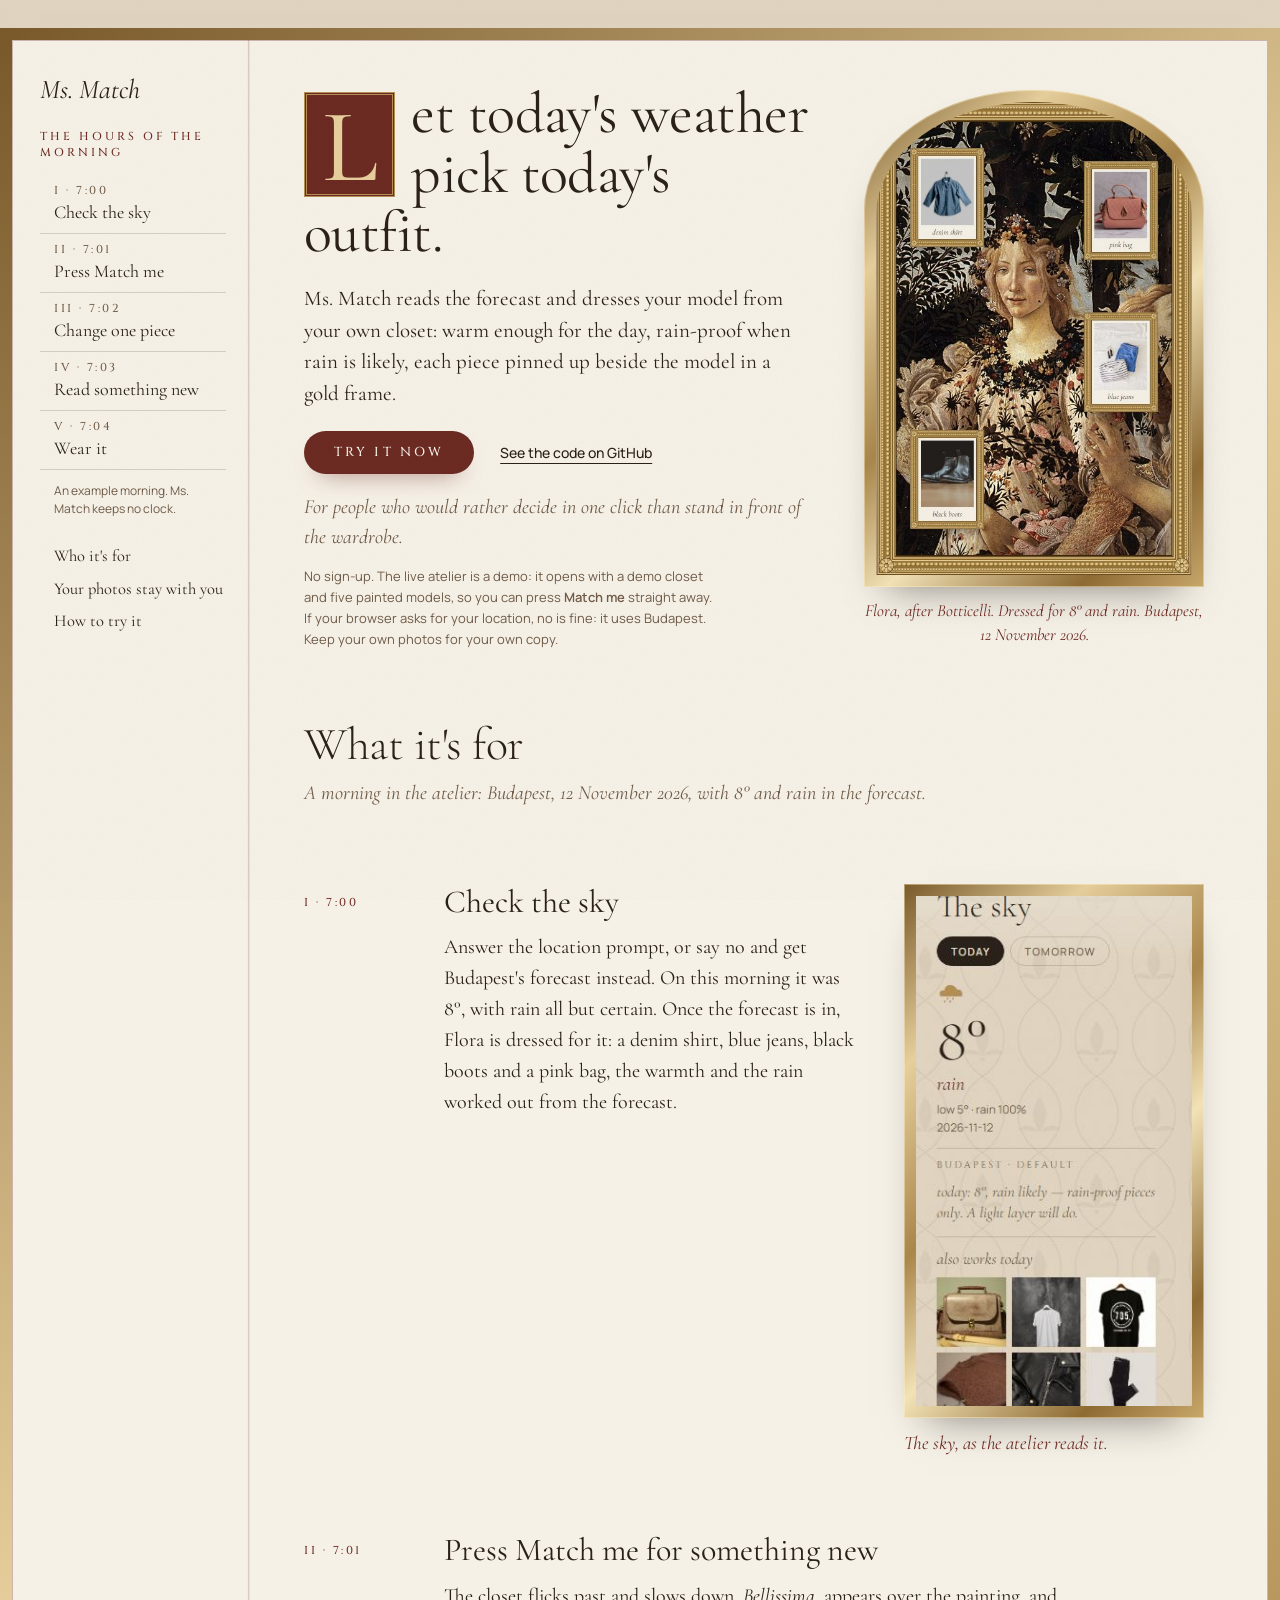
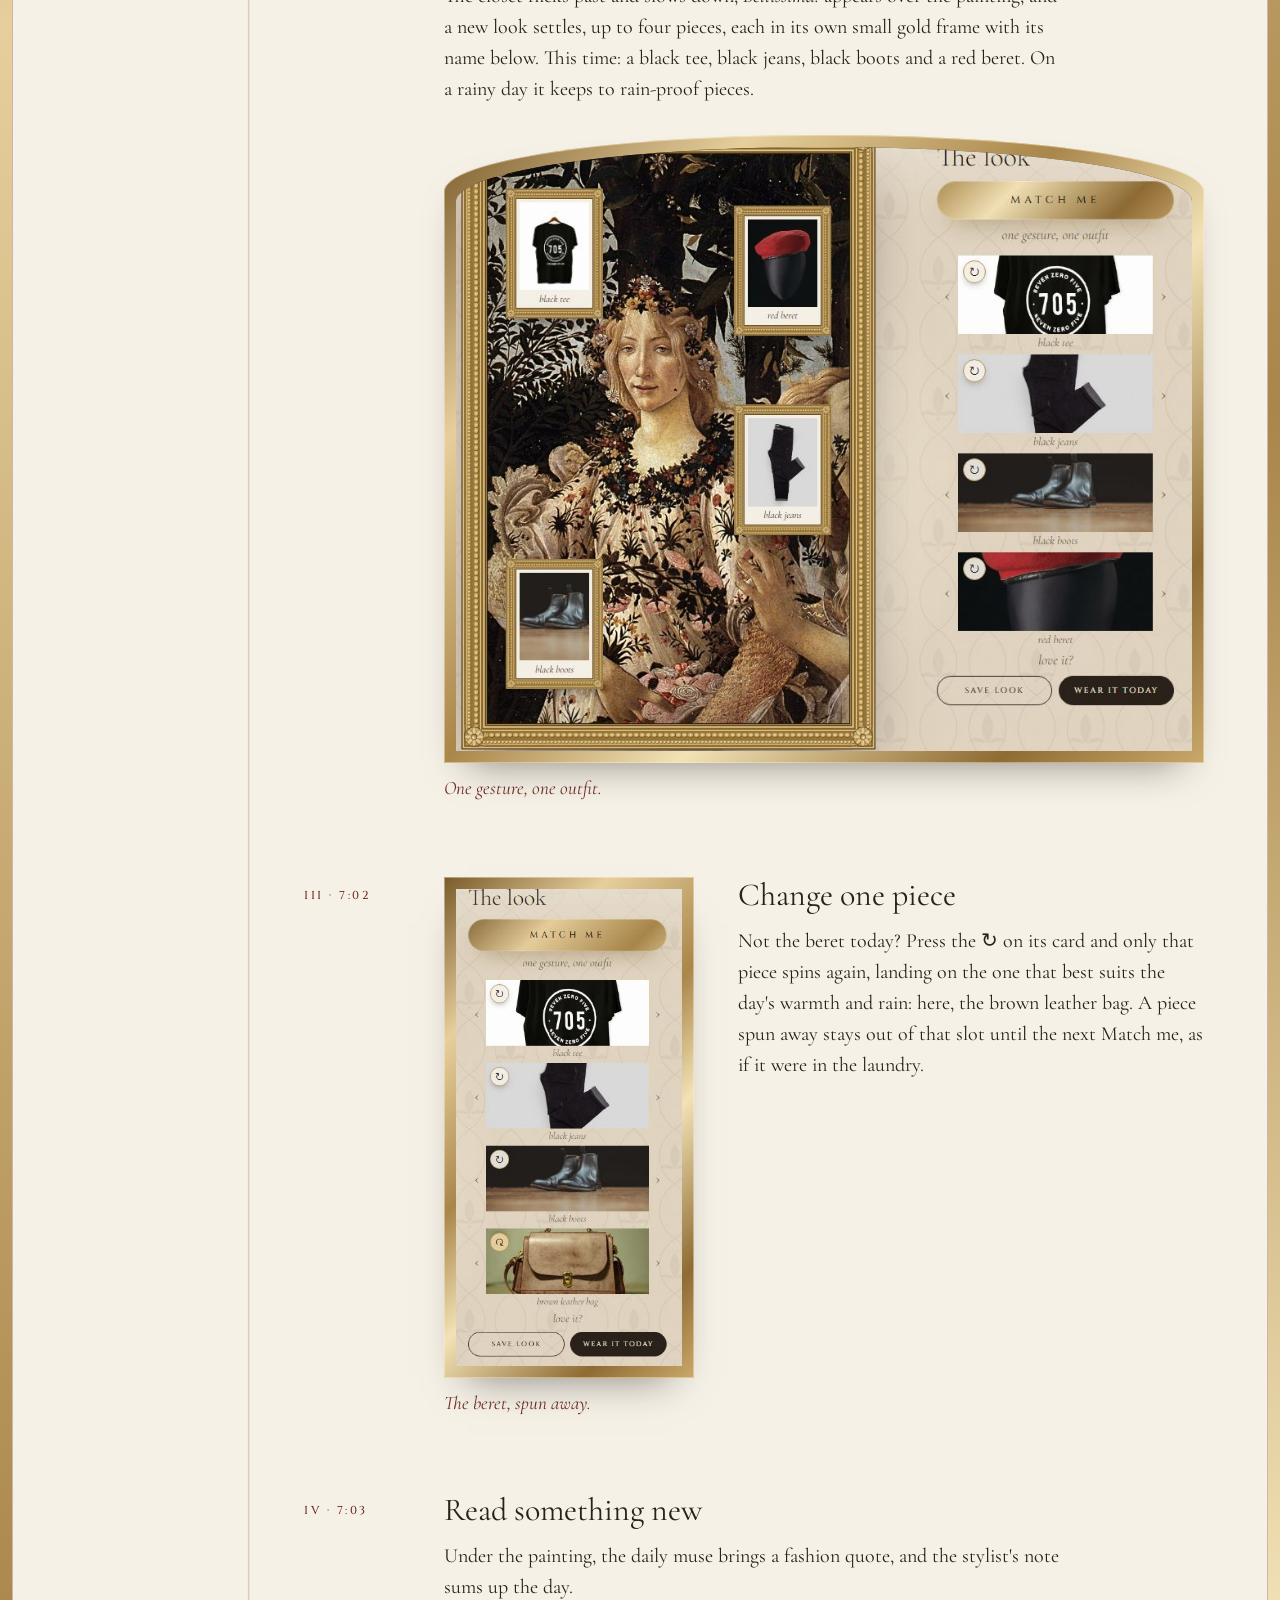
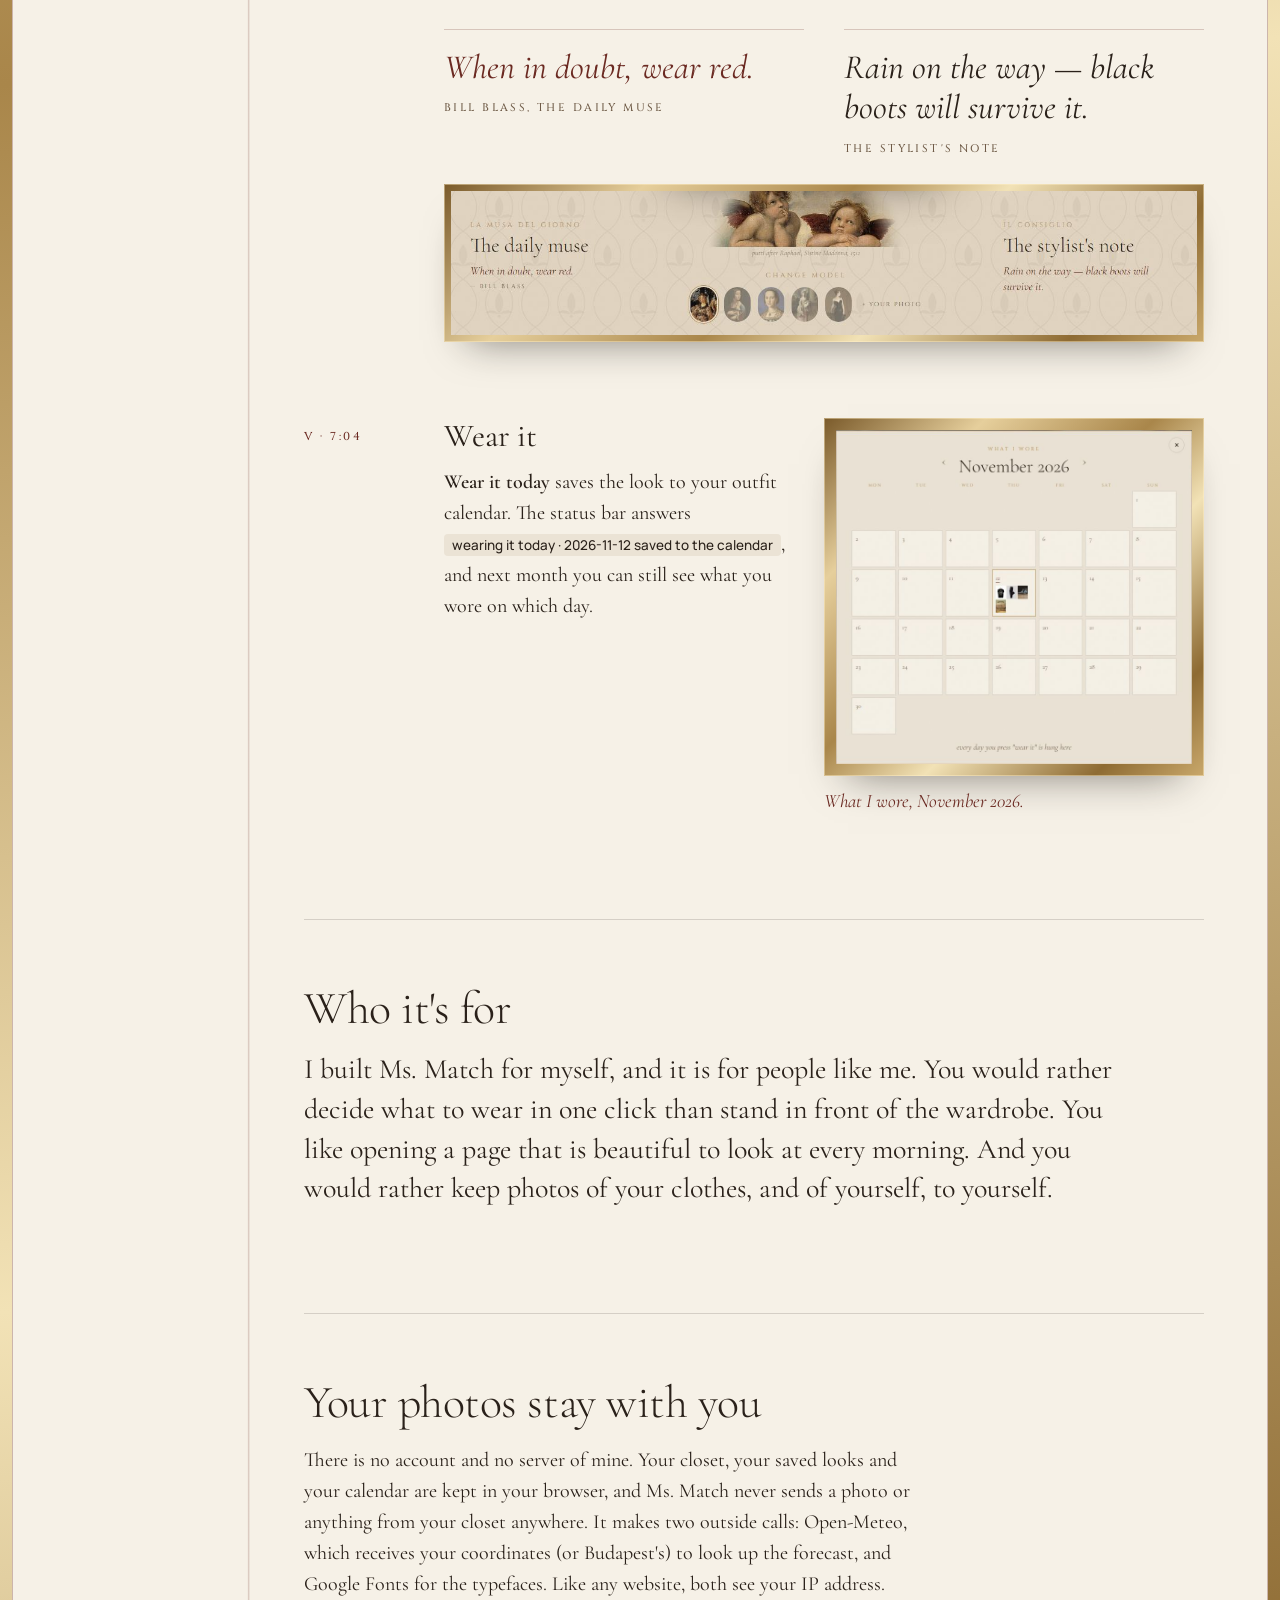
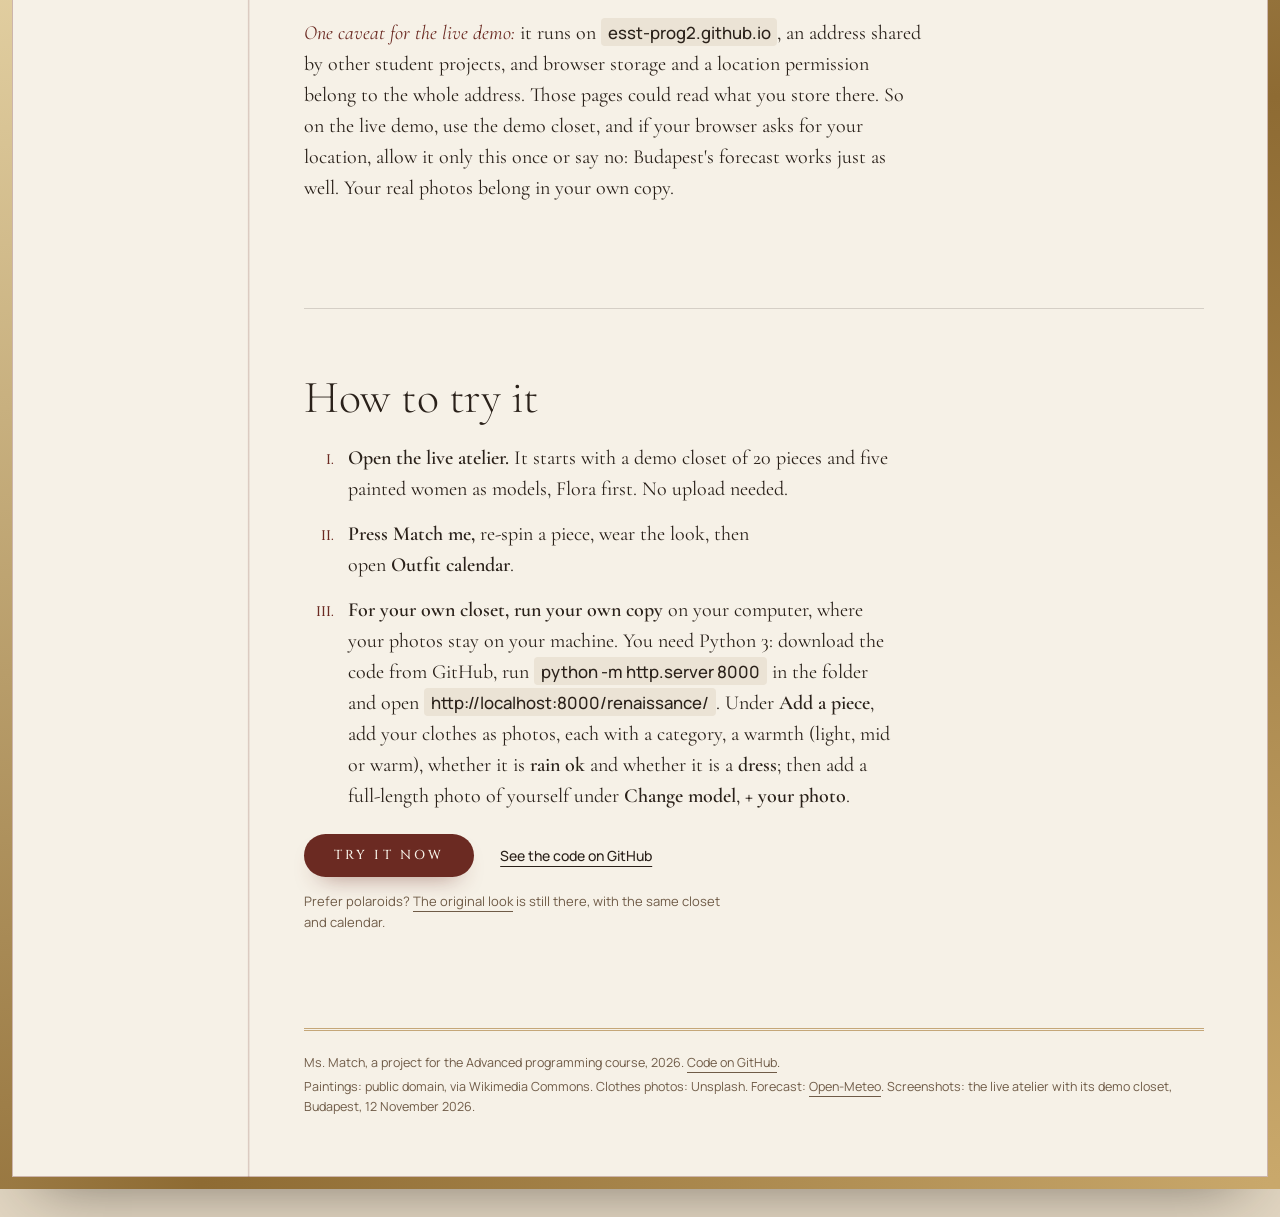
==== commit e158436e: "Step 3c: Impeccable critique of the promo page, and its weakest part fixed The critique (23/32) name" ====
--- a/promo/index.html
+++ b/promo/index.html
@@ -27,11 +27,11 @@
       <h1>Let today's weather pick today's outfit.</h1>
       <p class="lede">Ms. Match reads the forecast and dresses your model from your own closet: warm enough for the day, rain-proof when rain is likely, each piece pinned up beside the model in a gold frame.</p>
       <p class="actions">
-        <a class="btn" href="../renaissance/">Try it now</a>
+        <a class="btn" href="../renaissance/#atelier">Try it now</a>
         <a class="quiet" href="https://github.com/esst-prog2/ms_match">See the code on GitHub</a>
       </p>
       <p class="who-line">For people who would rather decide in one click than stand in front of the wardrobe.</p>
-      <p class="small">No sign-up. The live atelier is a demo: it opens with a demo closet and five painted models, so you can press <b>Match me</b> straight away. Keep your own photos for your own copy.</p>
+      <p class="small">No sign-up. The live atelier is a demo: it opens with a demo closet and five painted models, so you can press <b>Match me</b> straight away. If your browser asks for your location, no is fine: it uses Budapest. Keep your own photos for your own copy.</p>
     </div>
   </header>
 
@@ -131,7 +131,7 @@
 
     <section class="photos" id="photos" aria-labelledby="photos-title">
       <h2 id="photos-title">Your photos stay with you</h2>
-      <p>There is no account and no server of mine. Your closet, your saved looks and your calendar are kept in your browser, and Ms. Match never sends a photo or anything from your closet anywhere. It makes two outside calls: Open-Meteo, which receives your coordinates (or Budapest's) to look up the forecast, and Google Fonts for the typefaces. Like any website, both see your IP address.</p>
+      <p>There is no account and no server of mine. Your closet, your saved looks and your calendar are kept in your browser, and Ms. Match never sends a photo or anything from your closet anywhere. It makes two outside calls: <span class="nobr">Open-Meteo</span>, which receives your coordinates (or Budapest's) to look up the forecast, and Google Fonts for the typefaces. Like any website, both see your IP address.</p>
       <p><em class="rub-lead">One caveat for the live demo:</em> it runs on <code>esst-prog2.github.io</code>, an address shared by other student projects, and browser storage and a location permission belong to the whole address. Those pages could read what you store there. So on the live demo, use the demo closet, and if your browser asks for your location, allow it only this once or say no: Budapest's forecast works just as well. Your real photos belong in your own copy.</p>
     </section>
 
@@ -139,11 +139,11 @@
       <h2 id="try-title">How to try it</h2>
       <ol class="steps">
         <li><b>Open the live atelier.</b> It starts with a demo closet of 20 pieces and five painted women as models, Flora first. No upload needed.</li>
-        <li><b>Press Match me,</b> re-spin a piece, wear the look, then open <b>Outfit calendar</b>.</li>
+        <li><b>Press Match me,</b> re-spin a piece, wear the look, then open <b class="nobr">Outfit calendar</b>.</li>
         <li><b>For your own closet, run your own copy</b> on your computer, where your photos stay on your machine. You need Python 3: download the code from GitHub, run <code>python -m http.server 8000</code> in the folder and open <code>http://localhost:8000/renaissance/</code>. Under <b>Add a piece</b>, add your clothes as photos, each with a category, a warmth (light, mid or warm), whether it is <b>rain ok</b> and whether it is a <b>dress</b>; then add a full-length photo of yourself under <b>Change model</b>, <b>+ your photo</b>.</li>
       </ol>
       <p class="actions">
-        <a class="btn" href="../renaissance/">Try it now</a>
+        <a class="btn" href="../renaissance/#atelier">Try it now</a>
         <a class="quiet" href="https://github.com/esst-prog2/ms_match">See the code on GitHub</a>
       </p>
       <p class="small">Prefer polaroids? <a href="../">The original look</a> is still there, with the same closet and calendar.</p>
@@ -151,7 +151,7 @@
 
     <footer class="colophon">
       <p>Ms. Match, a project for the Advanced programming course, 2026. <a href="https://github.com/esst-prog2/ms_match">Code on GitHub</a>.</p>
-      <p>Paintings: public domain, via Wikimedia Commons. Clothes photos: Unsplash. Forecast: <a href="https://open-meteo.com/">Open-Meteo</a>. Screenshots: the live atelier with its demo closet, Budapest, 12 November 2026.</p>
+      <p>Paintings: public domain, via Wikimedia Commons. Clothes photos: Unsplash. Forecast: <a class="nobr" href="https://open-meteo.com/">Open-Meteo</a>. Screenshots: the live atelier with its demo closet, Budapest, 12 November 2026.</p>
     </footer>
   </div>
 </main>
--- a/promo/style.css
+++ b/promo/style.css
@@ -44,7 +44,11 @@
 a:hover { color: var(--oxblood); }
 :focus-visible { outline: 2px solid var(--oxblood); outline-offset: 4px; border-radius: 4px; }
 b { font-weight: 600; }
-code { font: 500 .84em/1 var(--sans); background: var(--ivory); padding: .15em .4em; border-radius: 4px; overflow-wrap: anywhere; }
+code { font: 500 .84em/1 var(--sans); background: var(--ivory); padding: .15em .4em; border-radius: 4px; white-space: nowrap; }
+.nobr { white-space: nowrap; }
+/* no lone words at the end of a paragraph, no lopsided headings */
+p, li { text-wrap: pretty; }
+h2, h3 { text-wrap: balance; }
 
 /* ---------- the folio ---------------------------------------------- */
 .folio {
@@ -196,7 +200,7 @@
   font: 500 11.5px/1 var(--caps); letter-spacing: .22em; color: var(--oxblood);
 }
 .hour-text { grid-column: 2; }
-.hour-text p { margin: 12px 0 0; font: 400 20px/1.55 var(--serif); max-width: 34em; }
+.hour-text p { margin: 12px 0 0; font: 400 20px/1.55 var(--serif); max-width: 31em; }
 .plate { margin: 0; }
 
 .hour-1 .plate { grid-column: 3; }
@@ -226,7 +230,7 @@
 
 .who, .photos, .try { margin-top: 104px; padding-top: 64px; border-top: 1px solid var(--hair); }
 .text-hand { margin: 18px 0 0; font: 400 28px/1.42 var(--serif); max-width: 30em; }
-.photos p { margin: 18px 0 0; font: 400 20px/1.55 var(--serif); max-width: 36em; }
+.photos p { margin: 18px 0 0; font: 400 20px/1.55 var(--serif); max-width: 31em; }
 .rub-lead { color: var(--oxblood); }
 
 .steps { margin: 22px 0 0; padding-left: 2.2em; list-style: upper-roman; max-width: 38em; }
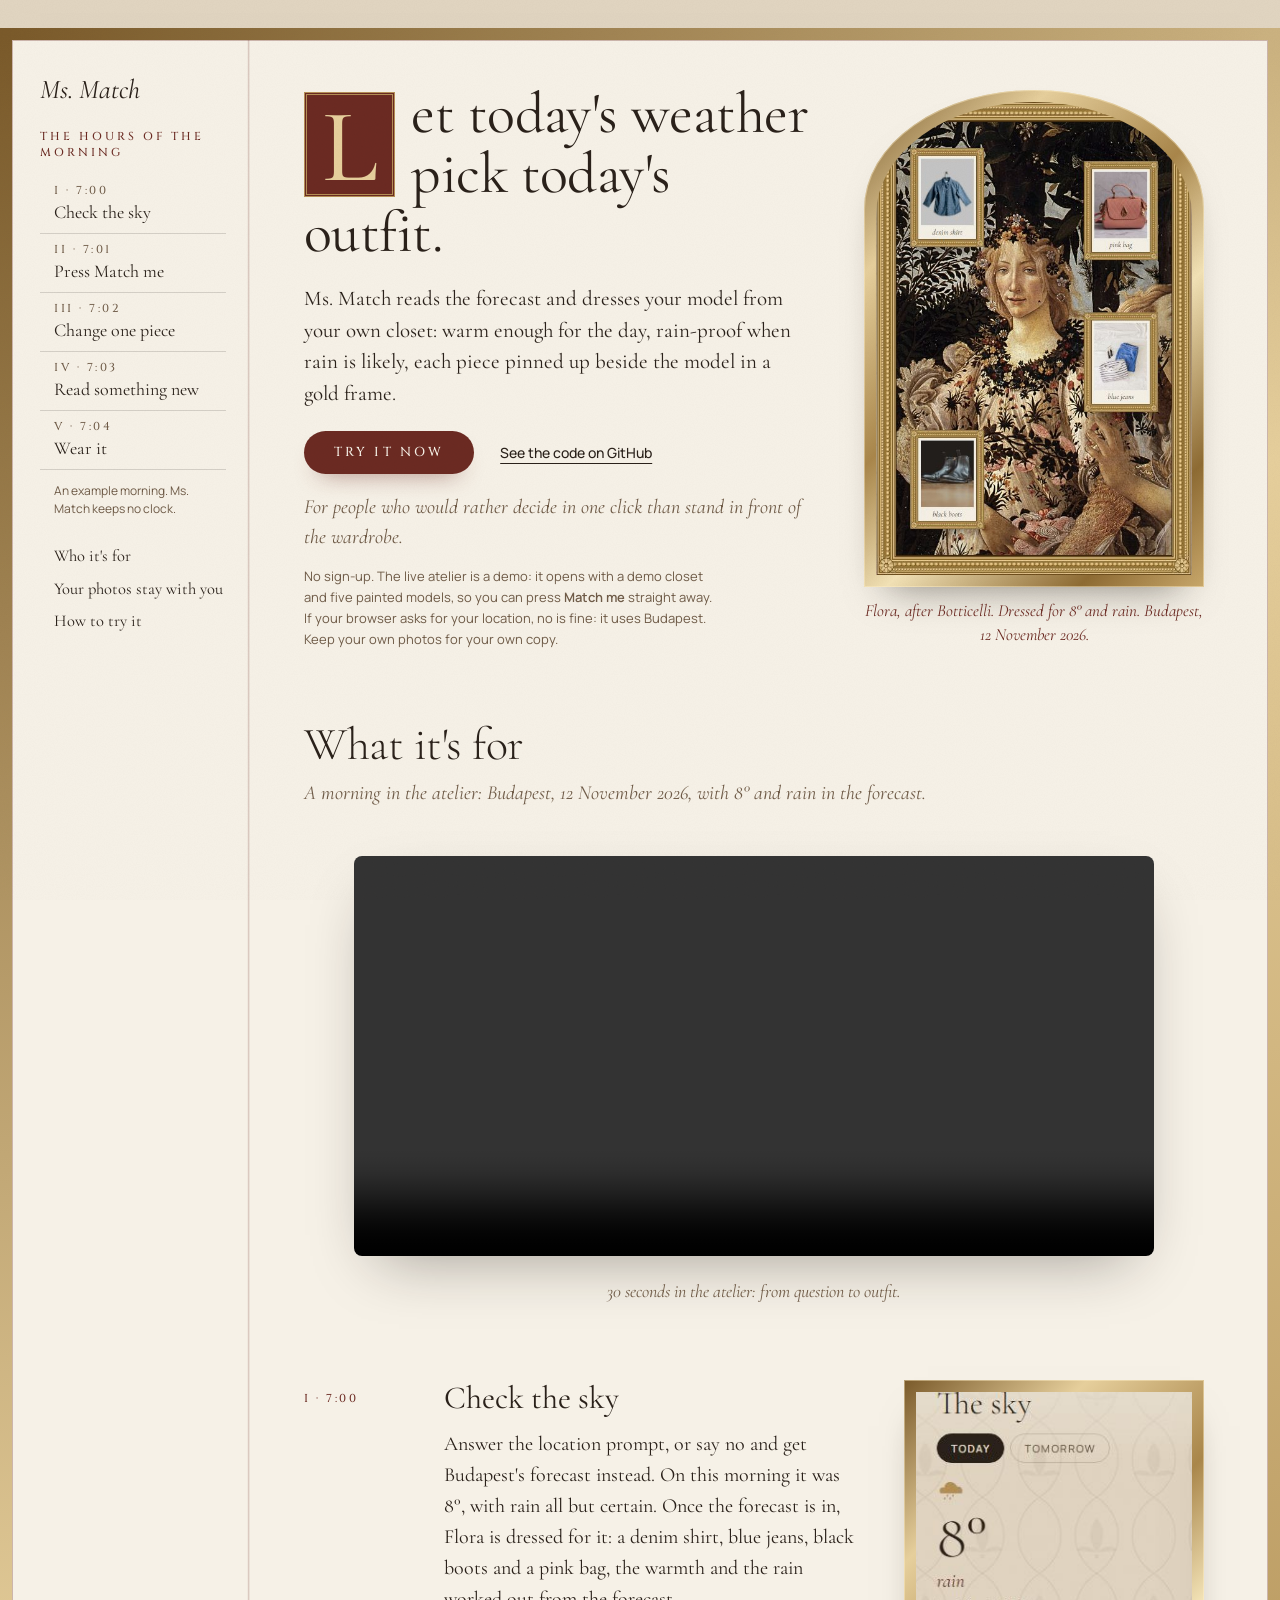
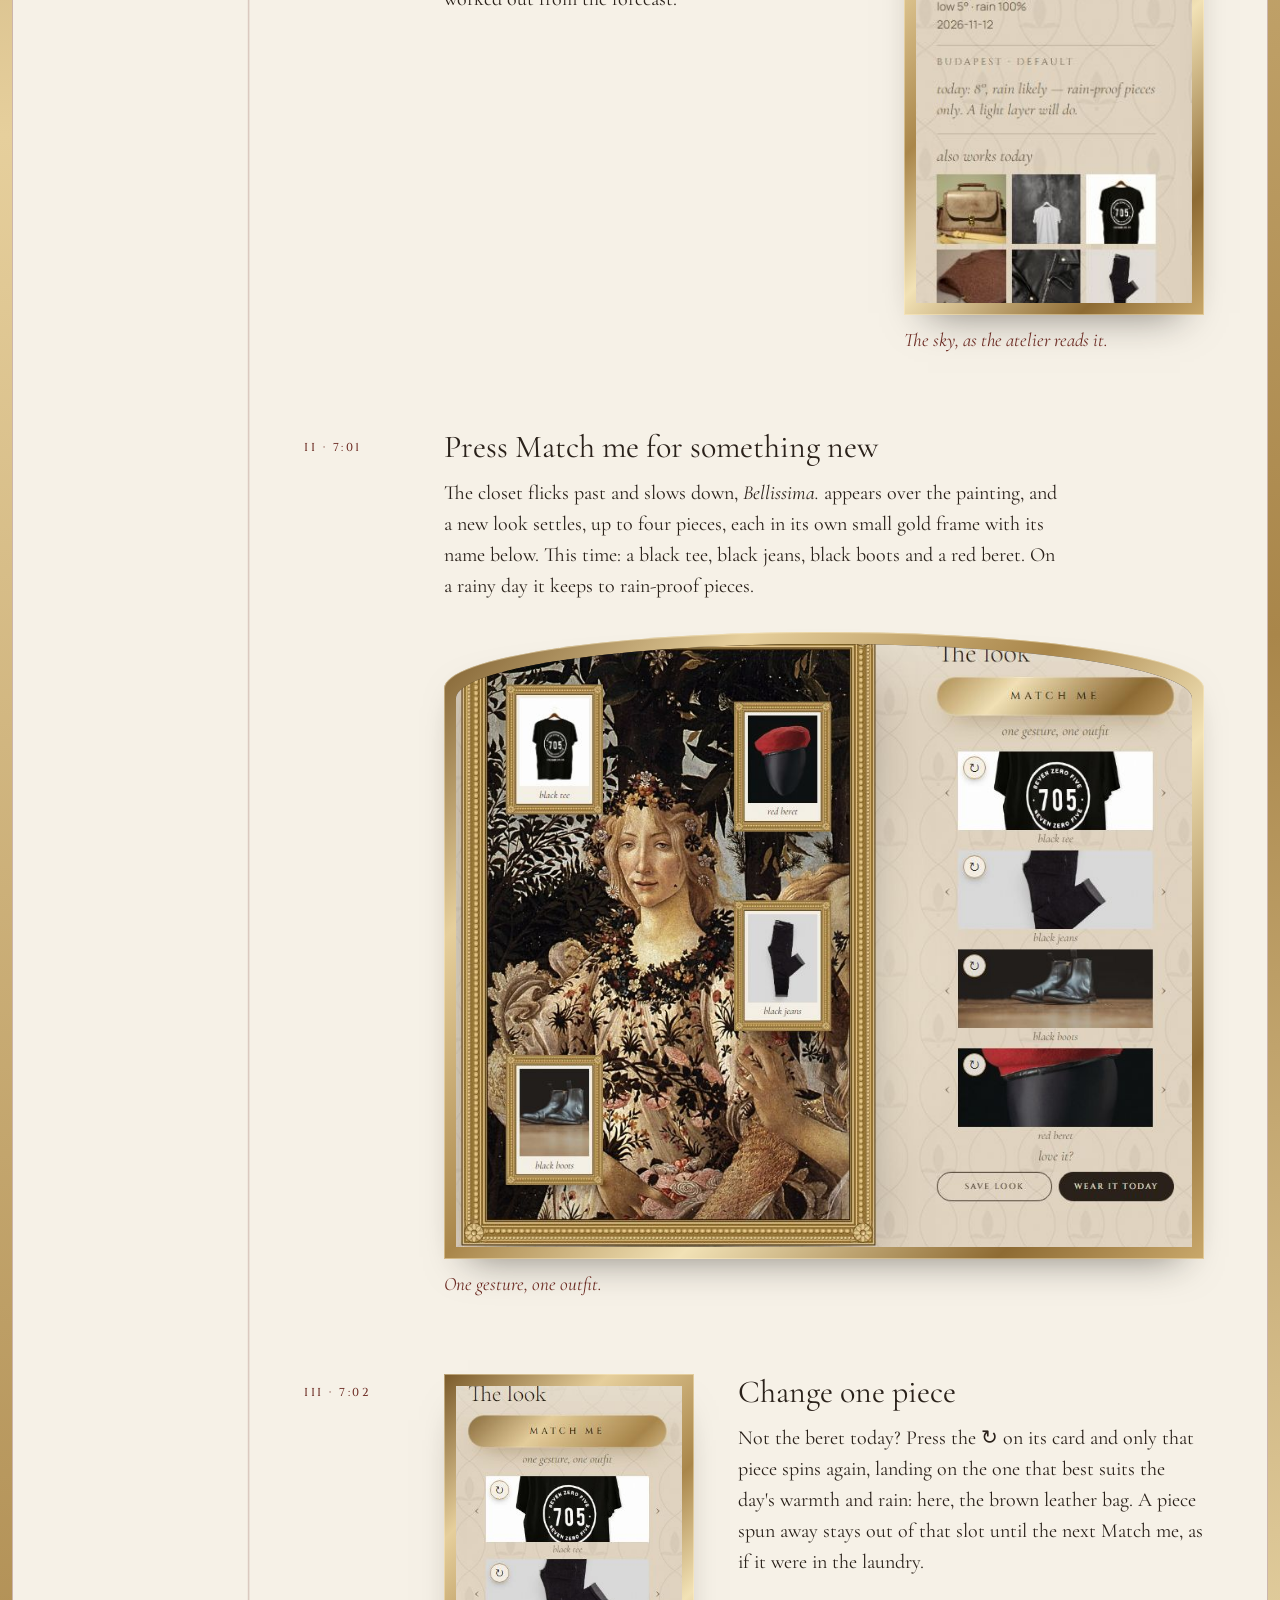
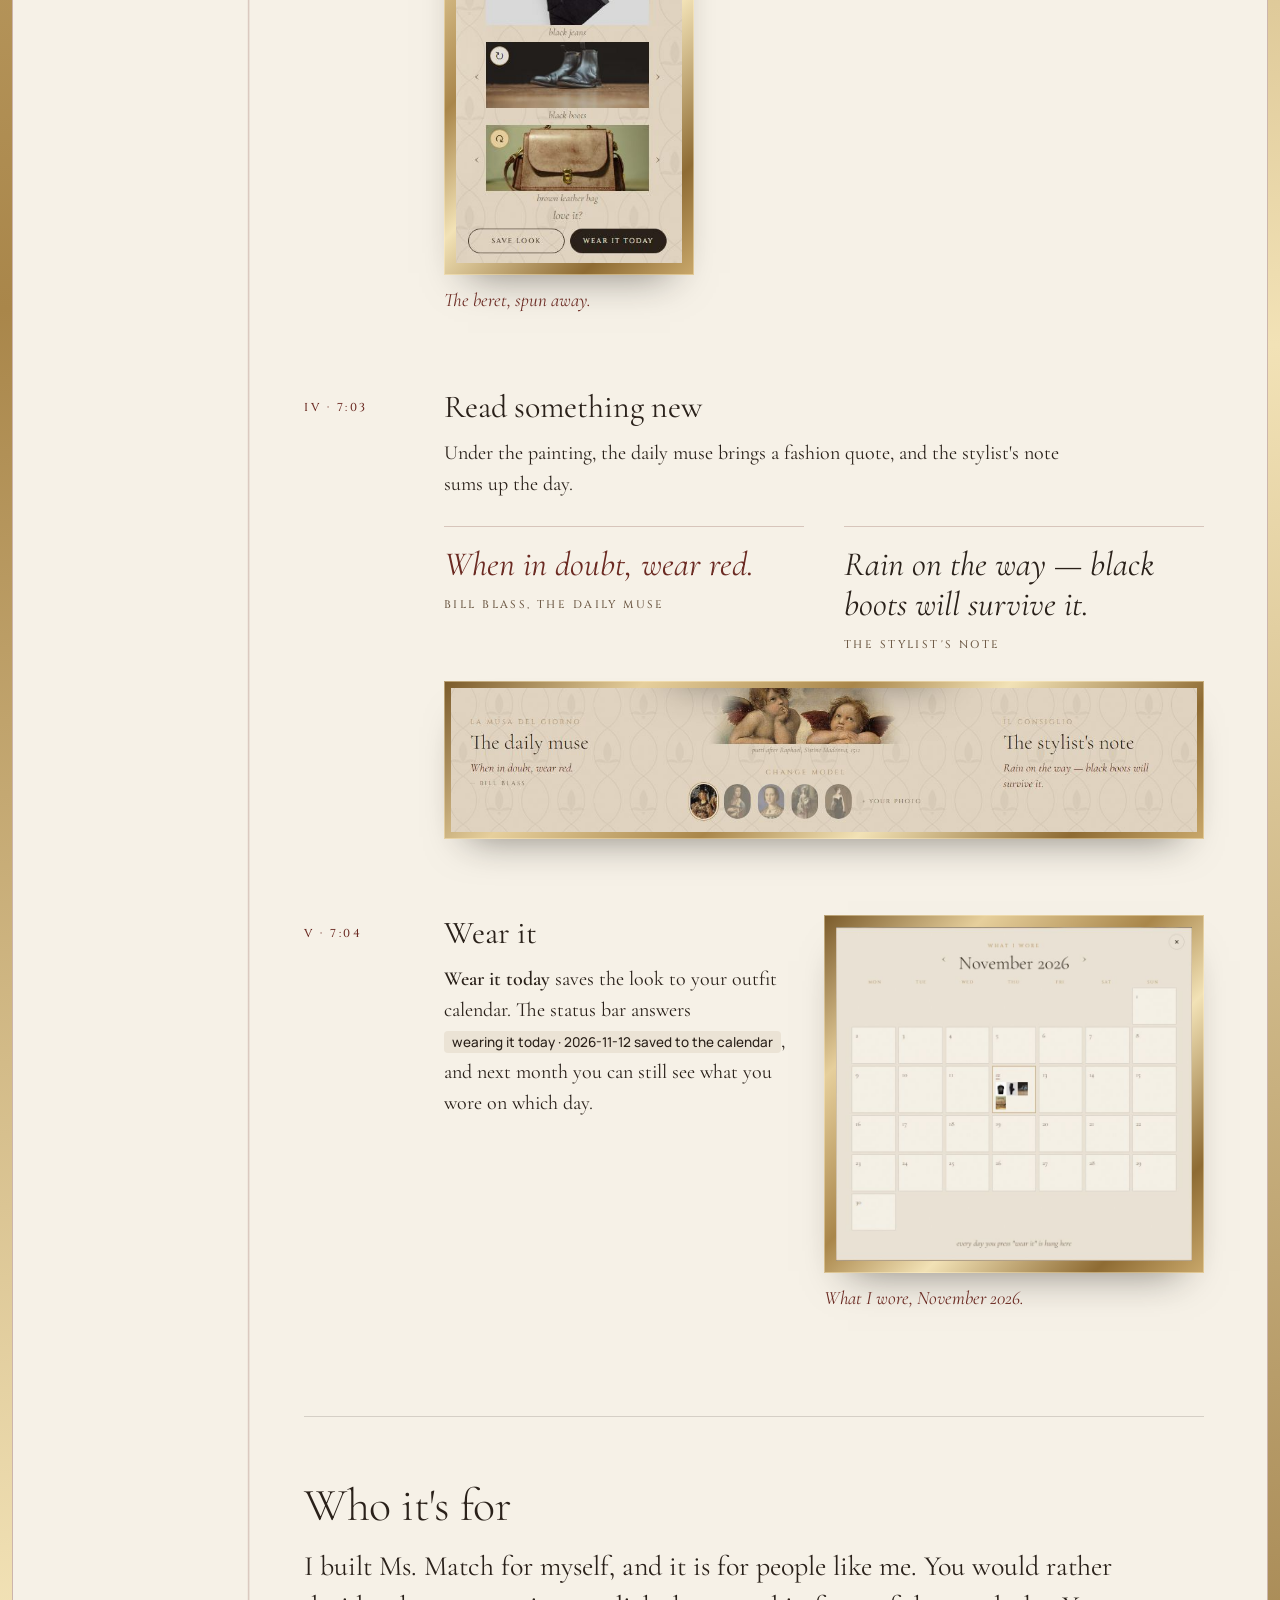
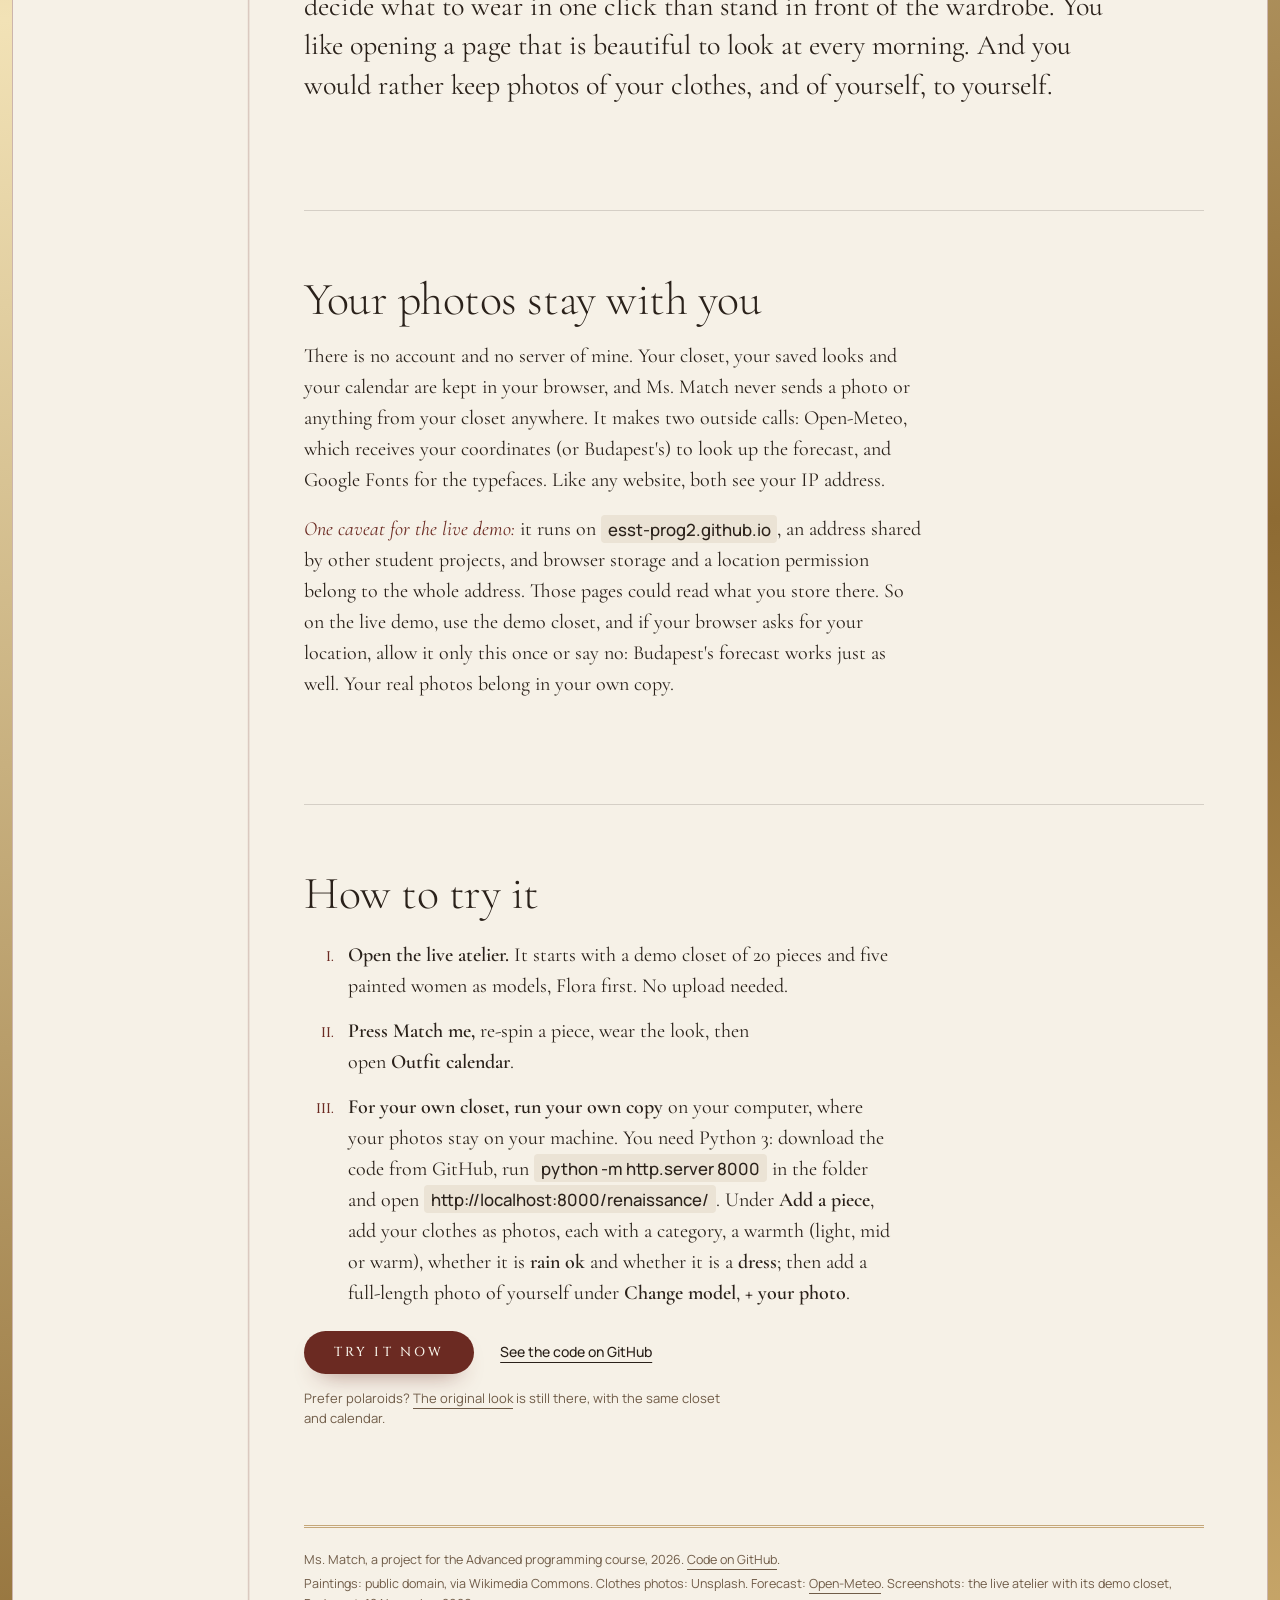
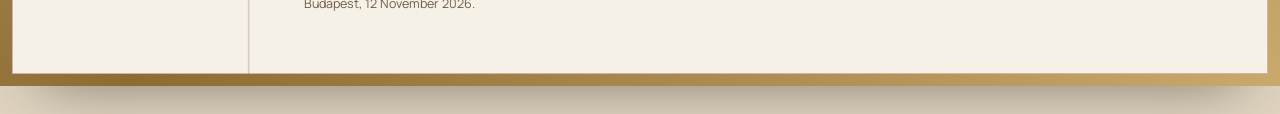
==== commit 7653469a: "Step 6: a 30-second promo video with HyperFrames Renaissance-themed video showing the morning flow: " ====
--- a/promo/index.html
+++ b/promo/index.html
@@ -59,6 +59,13 @@
     <section class="what" aria-labelledby="what-title">
       <h2 id="what-title">What it's for</h2>
       <p class="sub">A morning in the atelier: Budapest, 12 November 2026, with 8° and rain in the forecast.</p>
+
+      <div class="promo-video-wrap">
+        <video class="promo-video" muted loop playsinline controls>
+          <source src="promo-video.mp4" type="video/mp4">
+        </video>
+        <p class="promo-video-caption">30 seconds in the atelier: from question to outfit.</p>
+      </div>
 
       <article class="hour hour-1" id="hour-1">
         <div class="hour-text">
--- a/promo/style.css
+++ b/promo/style.css
@@ -300,3 +300,20 @@
   .who, .photos, .try { margin-top: 64px; padding-top: 44px; }
   .status { white-space: normal; }
 }
+
+/* Promo video */
+.promo-video-wrap {
+  margin: 48px 0;
+  text-align: center;
+}
+.promo-video {
+  width: 100%;
+  max-width: 800px;
+  border-radius: 8px;
+  box-shadow: 0 24px 60px -24px rgba(28, 23, 19, 0.4);
+}
+.promo-video-caption {
+  margin-top: 16px;
+  font: italic 400 18px/1.4 var(--serif);
+  color: var(--sepia);
+}
